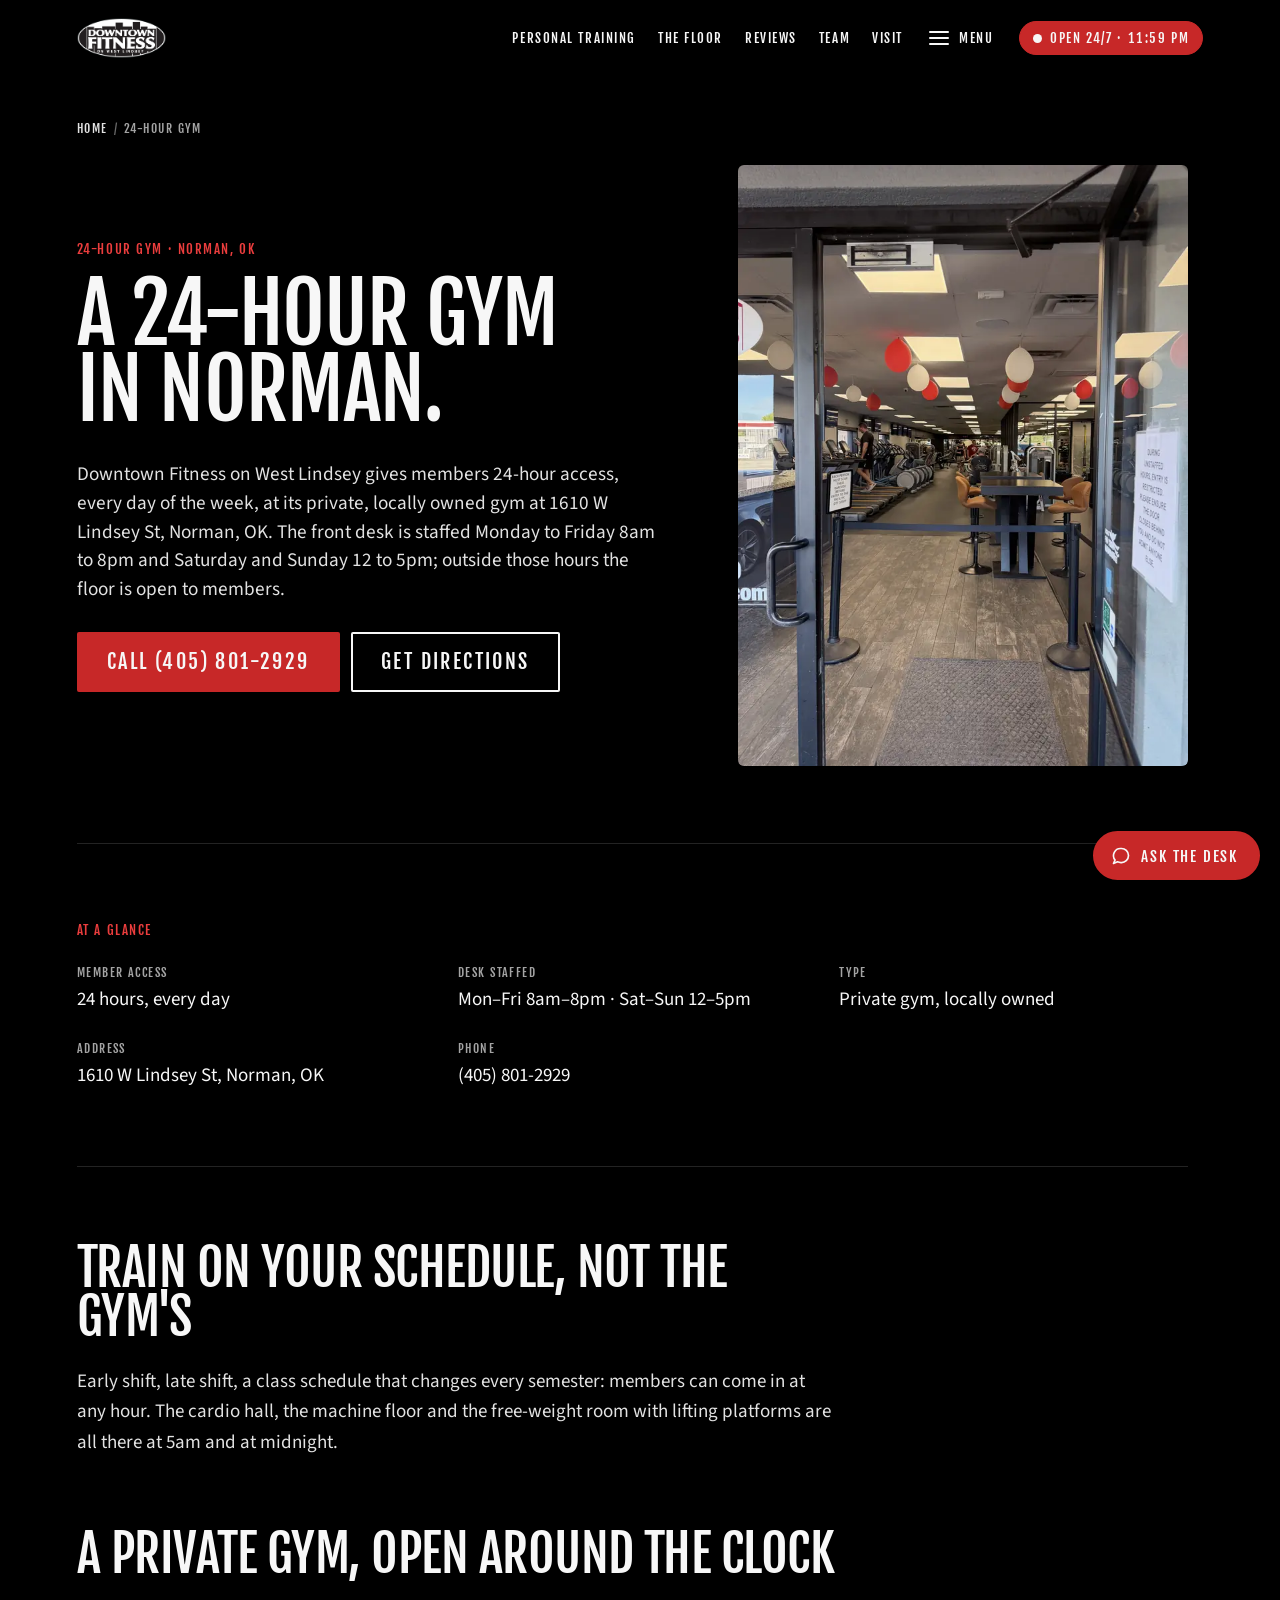
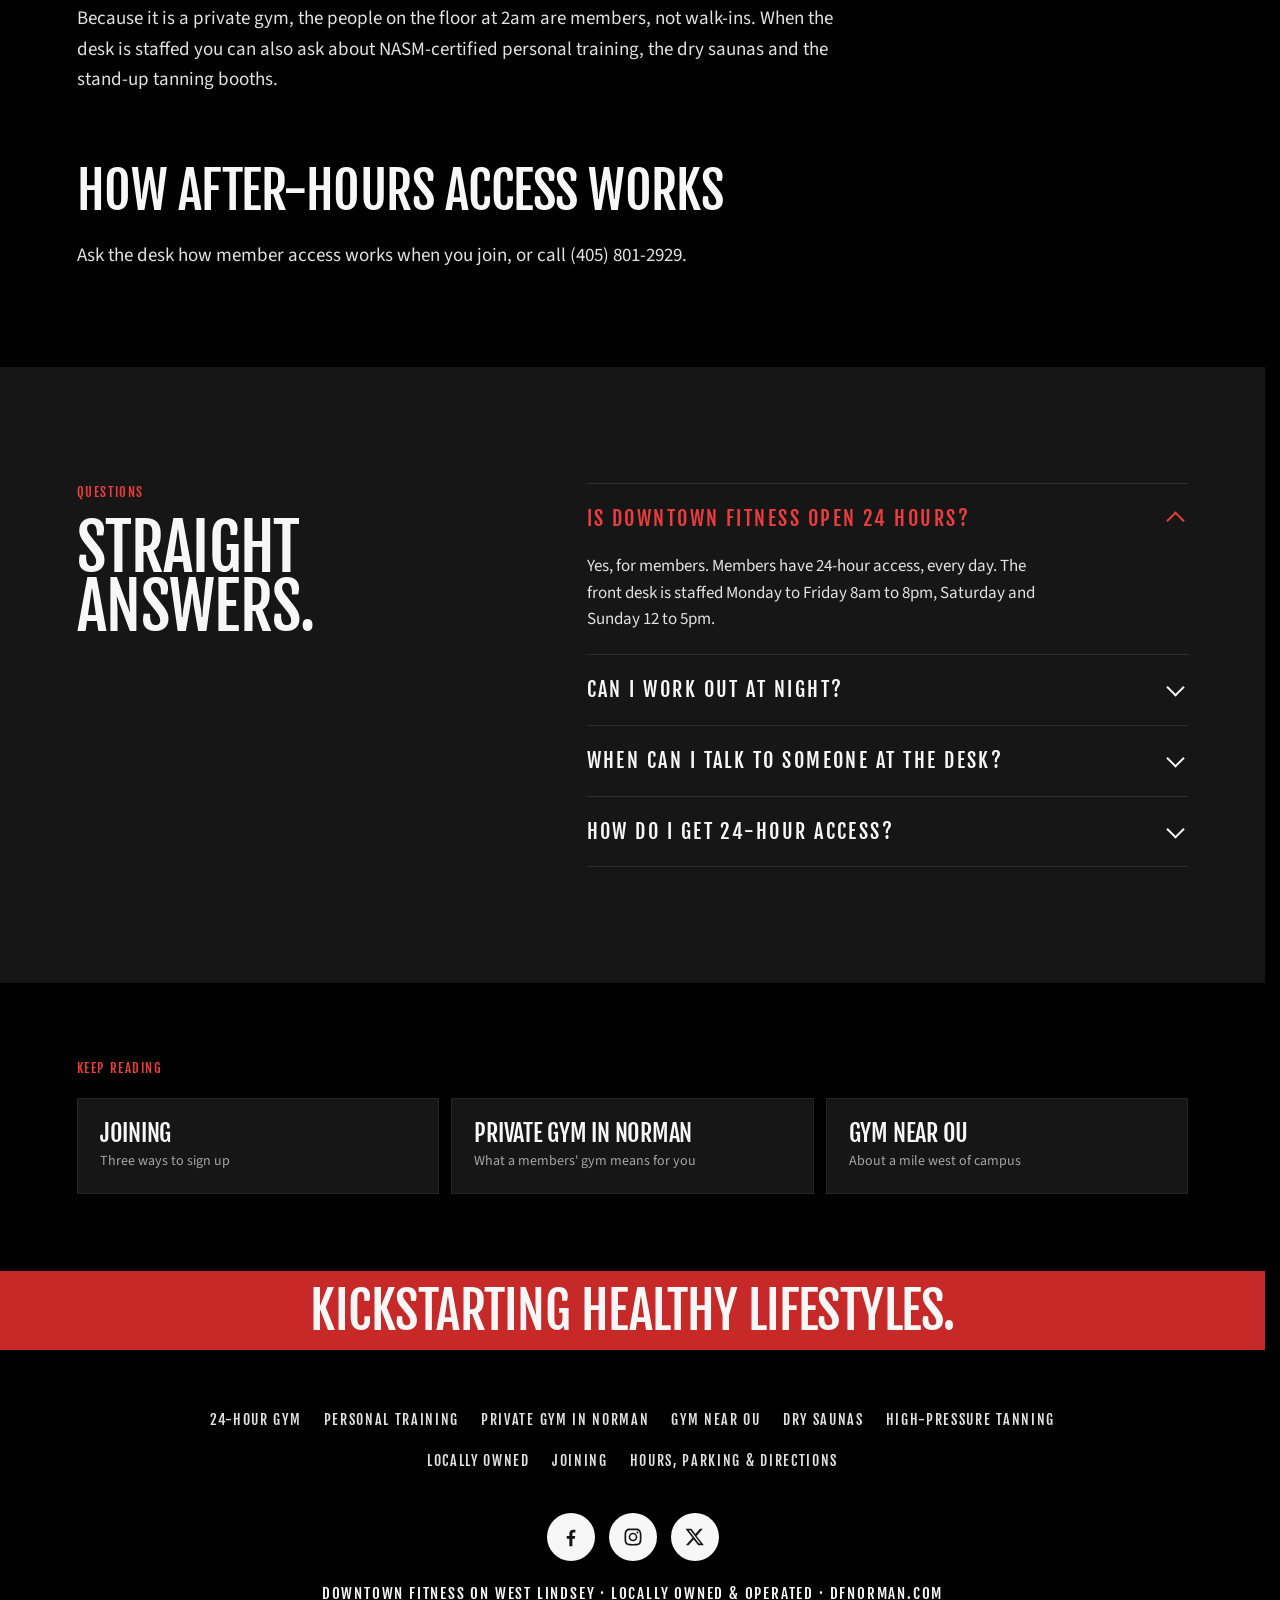
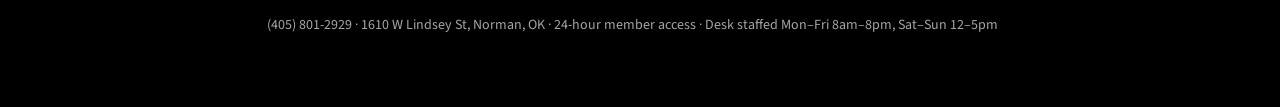
==== 24-hour-gym-norman/index.html @ 9cbf5507 "24-hour member access, NASM-certified trainers, stand-up tanning booth photos, and a ninth page: 24-" ====
<!doctype html>
<html lang="en" class="no-js">
<head>
<meta charset="utf-8">
<meta name="viewport" content="width=device-width, initial-scale=1, viewport-fit=cover">
<title>24-Hour Gym in Norman, OK · Downtown Fitness on West Lindsey</title>
<meta name="description" content="A 24-hour private gym in Norman, OK. Members train any hour of any day at 1610 W Lindsey St; the desk is staffed Mon–Fri 8am–8pm and Sat–Sun 12–5pm.">
<meta name="theme-color" content="#000000">
<meta name="robots" content="index, follow, max-image-preview:large">
<link rel="canonical" href="https://stationonemain-source.github.io/downtown-fitness/24-hour-gym-norman/">
<link rel="icon" href="data:image/svg+xml,%3Csvg xmlns='http://www.w3.org/2000/svg' viewBox='0 0 64 64'%3E%3Crect width='64' height='64' rx='8' fill='%23000'/%3E%3Cellipse cx='32' cy='32' rx='27' ry='16' fill='none' stroke='%23F7F7F7' stroke-width='3'/%3E%3Ctext x='32' y='30' font-family='Impact,Haettenschweiler,Arial Narrow,sans-serif' font-size='15' fill='%23F7F7F7' text-anchor='middle'%3EDT%3C/text%3E%3Ctext x='32' y='43' font-family='Impact,Haettenschweiler,Arial Narrow,sans-serif' font-size='15' fill='%23C72828' text-anchor='middle'%3EFIT%3C/text%3E%3C/svg%3E">
<link rel="apple-touch-icon" href="../img/logo-mark.png?v=20260916d">
<meta property="og:title" content="24-Hour Gym in Norman, OK · Downtown Fitness on West Lindsey">
<meta property="og:description" content="A 24-hour private gym in Norman, OK. Members train any hour of any day at 1610 W Lindsey St; the desk is staffed Mon–Fri 8am–8pm and Sat–Sun 12–5pm.">
<meta property="og:image" content="https://stationonemain-source.github.io/downtown-fitness/img/doorway-1600.webp">
<meta property="og:url" content="https://stationonemain-source.github.io/downtown-fitness/24-hour-gym-norman/">
<meta property="og:type" content="website">
<meta property="og:site_name" content="Downtown Fitness on West Lindsey">
<meta name="twitter:card" content="summary_large_image">
<script>document.documentElement.className = 'js' + (matchMedia('(prefers-reduced-motion: reduce)').matches ? ' static' : '');</script>
<link rel="preconnect" href="https://fonts.googleapis.com">
<link rel="preconnect" href="https://fonts.gstatic.com" crossorigin>
<link rel="stylesheet" href="https://fonts.googleapis.com/css2?family=Fjalla+One&family=Source+Sans+Pro:wght@400;600&display=swap">
<link rel="stylesheet" href="../css/site.css?v=20260916d">
<script type="application/ld+json">
{
  "@context": "https://schema.org",
  "@type": "WebPage",
  "@id": "https://stationonemain-source.github.io/downtown-fitness/24-hour-gym-norman/",
  "url": "https://stationonemain-source.github.io/downtown-fitness/24-hour-gym-norman/",
  "name": "24-Hour Gym in Norman, OK · Downtown Fitness on West Lindsey",
  "description": "A 24-hour private gym in Norman, OK. Members train any hour of any day at 1610 W Lindsey St; the desk is staffed Mon–Fri 8am–8pm and Sat–Sun 12–5pm.",
  "inLanguage": "en-US",
  "isPartOf": {
    "@type": "WebSite",
    "url": "https://stationonemain-source.github.io/downtown-fitness/",
    "name": "Downtown Fitness on West Lindsey"
  },
  "about": {
    "@id": "https://stationonemain-source.github.io/downtown-fitness/#gym"
  },
  "dateModified": "2026-09-16",
  "breadcrumb": {
    "@type": "BreadcrumbList",
    "itemListElement": [
      {
        "@type": "ListItem",
        "position": 1,
        "name": "Home",
        "item": "https://stationonemain-source.github.io/downtown-fitness/"
      },
      {
        "@type": "ListItem",
        "position": 2,
        "name": "24-hour gym",
        "item": "https://stationonemain-source.github.io/downtown-fitness/24-hour-gym-norman/"
      }
    ]
  }
}
</script>
<script type="application/ld+json">
{
  "@context": "https://schema.org",
  "@type": "FAQPage",
  "@id": "https://stationonemain-source.github.io/downtown-fitness/24-hour-gym-norman/#faq",
  "mainEntity": [
    {
      "@type": "Question",
      "name": "Is Downtown Fitness open 24 hours?",
      "acceptedAnswer": {
        "@type": "Answer",
        "text": "Yes, for members. Members have 24-hour access, every day. The front desk is staffed Monday to Friday 8am to 8pm, Saturday and Sunday 12 to 5pm."
      }
    },
    {
      "@type": "Question",
      "name": "Can I work out at night?",
      "acceptedAnswer": {
        "@type": "Answer",
        "text": "Yes. Members can train at any hour, every day of the week."
      }
    },
    {
      "@type": "Question",
      "name": "When can I talk to someone at the desk?",
      "acceptedAnswer": {
        "@type": "Answer",
        "text": "Monday to Friday 8am to 8pm, Saturday and Sunday 12 to 5pm, or call (405) 801-2929."
      }
    },
    {
      "@type": "Question",
      "name": "How do I get 24-hour access?",
      "acceptedAnswer": {
        "@type": "Answer",
        "text": "Join as a member. Come in while the desk is staffed or call (405) 801-2929."
      }
    }
  ]
}
</script>
</head>
<body class="subpage">
<a class="skip" href="#main">Skip to content</a>

<header class="chrome past" data-zone="in" id="chrome">
  <a class="wordmark" href="../#top" aria-label="Downtown Fitness on West Lindsey — top of page">
    <img src="../img/logo-mark.png?v=20260916d" width="225" height="101" alt="" decoding="async" fetchpriority="high">
  </a>
  <nav class="nav" aria-label="Site">
    <a href="../#training">Personal training</a>
    <a href="../#floor">The floor</a>
    <a href="../#reviews">Reviews</a>
    <a href="../#team">Team</a>
    <a href="../#visit">Visit</a>
    <button class="nav-toggle" id="navToggle" type="button" aria-expanded="false" aria-controls="sidenav">
      <span class="nav-bars" aria-hidden="true"><i></i><i></i><i></i></span>
      <span class="nav-toggle-t">Menu</span>
    </button>
    <a class="pill cta" href="../#visit">
      <span class="pill-dot" aria-hidden="true"></span>
      <span class="status-word">Desk hours</span><span class="pill-sep" aria-hidden="true"> · </span><span class="clock" aria-live="off">&nbsp;</span>
    </a>
  </nav>
</header>

<div class="nav-scrim" id="navScrim" hidden></div>
<nav class="sidenav" id="sidenav" aria-label="Sections and contact">
  <div class="sidenav-in">
    <div class="sidenav-top">
      <span class="sidenav-eyebrow">Downtown Fitness on West Lindsey</span>
      <button class="sidenav-close" type="button" aria-label="Close the menu">
        <svg viewBox="0 0 24 24" aria-hidden="true"><path fill="none" stroke="currentColor" stroke-width="2.2" stroke-linecap="round" d="M5 5l14 14M19 5L5 19"/></svg>
      </button>
    </div>

    <ul class="sidenav-list">
        <li><a href="../#training"><span class="sn-i">01</span><span>Personal training</span></a></li>
        <li><a href="../#floor"><span class="sn-i">02</span><span>The floor</span></a></li>
        <li><a href="../#reviews"><span class="sn-i">03</span><span>Reviews</span></a></li>
        <li><a href="../#team"><span class="sn-i">04</span><span>Our team</span></a></li>
        <li><a href="../#owner"><span class="sn-i">05</span><span>The owner</span></a></li>
        <li><a href="../#faq"><span class="sn-i">06</span><span>Questions</span></a></li>
        <li><a href="../#visit"><span class="sn-i">07</span><span>Visit</span></a></li>
    </ul>

    <ul class="sidenav-more" aria-label="More pages">
        <li><a href="../24-hour-gym-norman/">24-hour gym</a></li>
        <li><a href="../personal-training/">Personal training</a></li>
        <li><a href="../private-gym-norman/">Private gym in Norman</a></li>
        <li><a href="../gym-near-ou/">Gym near OU</a></li>
        <li><a href="../sauna/">Dry saunas</a></li>
        <li><a href="../tanning/">High-pressure tanning</a></li>
        <li><a href="../locally-owned/">Locally owned</a></li>
        <li><a href="../join/">Joining</a></li>
        <li><a href="../hours-directions/">Hours, parking & directions</a></li>
    </ul>

    <div class="sidenav-foot">
      <a class="sidenav-call" href="tel:4058012929" data-track="call_sidenav">
        <span class="sn-lbl">Call the desk</span>
        <span class="sn-num">(405) 801-2929</span>
      </a>
      <a class="sidenav-line" href="https://www.google.com/maps/dir/?api=1&amp;destination=1610+W+Lindsey+St,+Norman,+OK" rel="noopener" target="_blank">
        <span class="sn-lbl">Directions</span>
        <span>1610 W Lindsey St, Norman, OK</span>
      </a>
      <p class="sidenav-hours"><span class="sn-lbl">Members</span>24-hour access, every day</p>
      <p class="sidenav-hours"><span class="sn-lbl">Desk staffed</span>Mon&ndash;Fri 8am&ndash;8pm<br>Sat&ndash;Sun 12&ndash;5pm<br><span class="js-only desk-now"></span></p>
      <ul class="sidenav-social">
        <li><a href="https://www.facebook.com/downtownfitnessonwestlindsey" rel="noopener" target="_blank" aria-label="Downtown Fitness on Facebook"><svg viewBox="0 0 24 24" aria-hidden="true"><path fill="currentColor" d="M13.5 22v-8h2.7l.4-3.2h-3.1V8.8c0-.9.3-1.6 1.6-1.6h1.7V4.3c-.3 0-1.3-.1-2.5-.1-2.5 0-4.1 1.5-4.1 4.2v2.4H7.4V14h2.8v8h3.3z"/></svg></a></li>
        <li><a href="https://www.instagram.com/downtownfitnessnorman/" rel="noopener" target="_blank" aria-label="Downtown Fitness on Instagram"><svg viewBox="0 0 24 24" aria-hidden="true"><path fill="currentColor" d="M12 7.3a4.7 4.7 0 1 0 0 9.4 4.7 4.7 0 0 0 0-9.4zm0 7.7a3 3 0 1 1 0-6 3 3 0 0 1 0 6zm6-7.9a1.1 1.1 0 1 1-2.2 0 1.1 1.1 0 0 1 2.2 0zM21 8.2c-.1-1.5-.4-2.8-1.5-3.9S17.3 2.9 15.8 2.8c-1.5-.1-6.1-.1-7.6 0-1.5.1-2.8.4-3.9 1.5S2.9 6.7 2.8 8.2c-.1 1.5-.1 6.1 0 7.6.1 1.5.4 2.8 1.5 3.9s2.4 1.4 3.9 1.5c1.5.1 6.1.1 7.6 0 1.5-.1 2.8-.4 3.9-1.5s1.4-2.4 1.5-3.9c.1-1.5.1-6.1 0-7.6zm-2 9.2a3 3 0 0 1-1.7 1.7c-1.2.5-4 .4-5.3.4s-4.1.1-5.3-.4a3 3 0 0 1-1.7-1.7c-.5-1.2-.4-4-.4-5.3s-.1-4.1.4-5.3A3 3 0 0 1 6.7 5c1.2-.5 4-.4 5.3-.4s4.1-.1 5.3.4A3 3 0 0 1 19 6.7c.5 1.2.4 4 .4 5.3s.1 4.1-.4 5.3z"/></svg></a></li>
        <li><a href="https://www.twitter.com/dfnorman" rel="noopener" target="_blank" aria-label="Downtown Fitness on X, formerly Twitter"><svg viewBox="0 0 24 24" aria-hidden="true"><path fill="currentColor" d="M17.5 3h3l-6.8 7.8L21.7 21h-6.2l-4.9-6.4L5 21H2l7.3-8.3L1.6 3h6.4l4.4 5.8L17.5 3zm-1.1 16.2h1.7L7 4.7H5.2l11.2 14.5z"/></svg></a></li>
      </ul>
    </div>
  </div>
</nav>

<main id="main" class="pg">
  <nav class="pg-crumbs" aria-label="Breadcrumb"><ol><li><a href="../">Home</a></li><li aria-current="page">24-hour gym</li></ol></nav>

  <header class="pg-hero has-photo">
    <div class="pg-hero-copy">
      <p class="kicker">24-hour gym · Norman, OK</p>
      <h1>A 24-hour gym in Norman.</h1>
      <p class="pg-lede">Downtown Fitness on West Lindsey gives members 24-hour access, every day of the week, at its private, locally owned gym at 1610 W Lindsey St, Norman, OK. The front desk is staffed Monday to Friday 8am to 8pm and Saturday and Sunday 12 to 5pm; outside those hours the floor is open to members.</p>
      <p class="pg-cta"><a class="btn btn-red btn-xl" href="tel:4058012929" data-track="call_24-hour-gym-norman">Call (405) 801-2929</a><a class="btn btn-outline-cream btn-xl" href="https://www.google.com/maps/dir/?api=1&amp;destination=1610+W+Lindsey+St,+Norman,+OK" rel="noopener" target="_blank">Get directions</a></p>
    </div>
  <figure class="pg-photo"><img src="../img/doorway-900.webp?v=20260916d" srcset="../img/doorway-900.webp?v=20260916d 900w, ../img/doorway-1600.webp?v=20260916d 1600w" sizes="(max-width: 900px) 100vw, 44vw" width="675" height="900" alt="Looking in from the sidewalk through the propped-open door" decoding="async" fetchpriority="high"></figure>
  </header>

  <section class="pg-facts" aria-labelledby="facts-h">
    <h2 id="facts-h" class="kicker">At a glance</h2>
    <dl class="facts">
      <div><dt>Member access</dt><dd>24 hours, every day</dd></div>
      <div><dt>Desk staffed</dt><dd>Mon–Fri 8am–8pm · Sat–Sun 12–5pm</dd></div>
      <div><dt>Type</dt><dd>Private gym, locally owned</dd></div>
      <div><dt>Address</dt><dd>1610 W Lindsey St, Norman, OK</dd></div>
      <div><dt>Phone</dt><dd>(405) 801-2929</dd></div>
    </dl>
  </section>

  <section class="pg-body">
    <h2>Train on your schedule, not the gym&#x27;s</h2>
    <p>Early shift, late shift, a class schedule that changes every semester: members can come in at any hour. The cardio hall, the machine floor and the free-weight room with lifting platforms are all there at 5am and at midnight.</p>
    <h2>A private gym, open around the clock</h2>
    <p>Because it is a private gym, the people on the floor at 2am are members, not walk-ins. When the desk is staffed you can also ask about NASM-certified personal training, the dry saunas and the stand-up tanning booths.</p>
    <h2>How after-hours access works</h2>
    <p>Ask the desk how member access works when you join, or call (405) 801-2929.</p>
  </section>

  <section class="faq pg-faq" aria-labelledby="faq-h">
    <div class="faq-head">
      <p class="kicker">Questions</p>
      <h2 id="faq-h">Straight answers.</h2>
    </div>
    <div class="faq-list">
      <details class="faq-item" open>
        <summary>Is Downtown Fitness open 24 hours?</summary>
        <p>Yes, for members. Members have 24-hour access, every day. The front desk is staffed Monday to Friday 8am to 8pm, Saturday and Sunday 12 to 5pm.</p>
      </details>
      <details class="faq-item">
        <summary>Can I work out at night?</summary>
        <p>Yes. Members can train at any hour, every day of the week.</p>
      </details>
      <details class="faq-item">
        <summary>When can I talk to someone at the desk?</summary>
        <p>Monday to Friday 8am to 8pm, Saturday and Sunday 12 to 5pm, or call (405) 801-2929.</p>
      </details>
      <details class="faq-item">
        <summary>How do I get 24-hour access?</summary>
        <p>Join as a member. Come in while the desk is staffed or call (405) 801-2929.</p>
      </details>
    </div>
  </section>

  <nav class="pg-rel" aria-labelledby="rel-h">
    <h2 id="rel-h" class="kicker">Keep reading</h2>
    <ul>
      <li><a href="../join/"><span>Joining</span><span class="pg-rel-d">Three ways to sign up</span></a></li>
      <li><a href="../private-gym-norman/"><span>Private gym in Norman</span><span class="pg-rel-d">What a members&#x27; gym means for you</span></a></li>
      <li><a href="../gym-near-ou/"><span>Gym near OU</span><span class="pg-rel-d">About a mile west of campus</span></a></li>
    </ul>
  </nav>
</main>

<footer class="foot">
  <div class="marq-wrap" aria-hidden="true">
    <div class="marq"><span>Kickstarting healthy lifestyles.</span></div>
  </div>
  <div class="foot-inner">
    <nav class="foot-pages" aria-label="More about the gym">
    <ul>
      <li><a href="../24-hour-gym-norman/">24-hour gym</a></li>
      <li><a href="../personal-training/">Personal training</a></li>
      <li><a href="../private-gym-norman/">Private gym in Norman</a></li>
      <li><a href="../gym-near-ou/">Gym near OU</a></li>
      <li><a href="../sauna/">Dry saunas</a></li>
      <li><a href="../tanning/">High-pressure tanning</a></li>
      <li><a href="../locally-owned/">Locally owned</a></li>
      <li><a href="../join/">Joining</a></li>
      <li><a href="../hours-directions/">Hours, parking & directions</a></li>
    </ul>
    </nav>
    <ul class="social" aria-label="Downtown Fitness on social media">
      <li><a href="https://www.facebook.com/downtownfitnessonwestlindsey" rel="noopener" target="_blank" aria-label="Downtown Fitness on Facebook">
        <svg viewBox="0 0 24 24" aria-hidden="true"><path fill="currentColor" d="M13.5 22v-8h2.7l.4-3.2h-3.1V8.8c0-.9.3-1.6 1.6-1.6h1.7V4.3c-.3 0-1.3-.1-2.5-.1-2.5 0-4.1 1.5-4.1 4.2v2.4H7.4V14h2.8v8h3.3z"/></svg></a></li>
      <li><a href="https://www.instagram.com/downtownfitnessnorman/" rel="noopener" target="_blank" aria-label="Downtown Fitness on Instagram">
        <svg viewBox="0 0 24 24" aria-hidden="true"><path fill="currentColor" d="M12 7.3a4.7 4.7 0 1 0 0 9.4 4.7 4.7 0 0 0 0-9.4zm0 7.7a3 3 0 1 1 0-6 3 3 0 0 1 0 6zm6-7.9a1.1 1.1 0 1 1-2.2 0 1.1 1.1 0 0 1 2.2 0zM21 8.2c-.1-1.5-.4-2.8-1.5-3.9S17.3 2.9 15.8 2.8c-1.5-.1-6.1-.1-7.6 0-1.5.1-2.8.4-3.9 1.5S2.9 6.7 2.8 8.2c-.1 1.5-.1 6.1 0 7.6.1 1.5.4 2.8 1.5 3.9s2.4 1.4 3.9 1.5c1.5.1 6.1.1 7.6 0 1.5-.1 2.8-.4 3.9-1.5s1.4-2.4 1.5-3.9c.1-1.5.1-6.1 0-7.6zm-2 9.2a3 3 0 0 1-1.7 1.7c-1.2.5-4 .4-5.3.4s-4.1.1-5.3-.4a3 3 0 0 1-1.7-1.7c-.5-1.2-.4-4-.4-5.3s-.1-4.1.4-5.3A3 3 0 0 1 6.7 5c1.2-.5 4-.4 5.3-.4s4.1-.1 5.3.4A3 3 0 0 1 19 6.7c.5 1.2.4 4 .4 5.3s.1 4.1-.4 5.3z"/></svg></a></li>
      <li><a href="https://www.twitter.com/dfnorman" rel="noopener" target="_blank" aria-label="Downtown Fitness on X, formerly Twitter">
        <svg viewBox="0 0 24 24" aria-hidden="true"><path fill="currentColor" d="M17.5 3h3l-6.8 7.8L21.7 21h-6.2l-4.9-6.4L5 21H2l7.3-8.3L1.6 3h6.4l4.4 5.8L17.5 3zm-1.1 16.2h1.7L7 4.7H5.2l11.2 14.5z"/></svg></a></li>
    </ul>
    <p class="foot-line">Downtown Fitness on West Lindsey <span aria-hidden="true">·</span> Locally owned &amp; operated <span aria-hidden="true">·</span> <a href="https://dfnorman.com" rel="noopener">dfnorman.com</a></p>
    <p class="foot-sub"><a href="tel:4058012929" data-track="call_footer">(405) 801-2929</a> <span aria-hidden="true">·</span> 1610 W Lindsey St, Norman, OK <span aria-hidden="true">·</span> 24-hour member access <span aria-hidden="true">·</span> Desk staffed Mon&ndash;Fri 8am&ndash;8pm, Sat&ndash;Sun 12&ndash;5pm</p>
  </div>
</footer>

<aside class="desk" id="desk" aria-label="Ask the desk">
  <button class="desk-btn" type="button" aria-expanded="false" aria-controls="desk-panel" aria-label="Ask the desk">
    <span class="desk-ico" aria-hidden="true">
      <svg viewBox="0 0 24 24" fill="none" stroke="currentColor" stroke-width="2" stroke-linecap="round" stroke-linejoin="round"><path d="M21 11.5a8.4 8.4 0 0 1-9 8.4 9.9 9.9 0 0 1-4.2-.9L3 21l1.9-4.3A8.4 8.4 0 0 1 12 3a8.4 8.4 0 0 1 9 8.5z"/></svg>
    </span>
    <span class="desk-btn-txt">Ask the desk</span>
  </button>

  <div class="desk-panel" id="desk-panel" role="dialog" aria-label="Ask the desk at Downtown Fitness" hidden>
    <div class="desk-head">
      <img src="../img/logo-mark.png?v=20260916d" width="225" height="101" alt="Downtown Fitness" class="desk-logo">
      <button class="desk-close" type="button" aria-label="Close">&times;</button>
    </div>
    <p class="desk-sub">An assistant, not a person. A real one is on
      <a href="tel:4058012929">(405) 801-2929</a>.</p>

    <div class="desk-log" role="log" aria-live="polite" aria-label="Conversation"></div>

    <div class="desk-chips">
      <button class="desk-chip" type="button">Are you open 24 hours?</button>
      <button class="desk-chip" type="button">What's on the floor?</button>
      <button class="desk-chip" type="button">Tell me about personal training</button>
    </div>

    <form class="desk-form">
      <label class="sr-only" for="desk-input">Your message</label>
      <input class="desk-input" id="desk-input" type="text" autocomplete="off"
             placeholder="Ask about hours, the floor, training&hellip;">
      <button class="desk-send" type="submit" aria-label="Send">
        <svg viewBox="0 0 24 24" fill="none" stroke="currentColor" stroke-width="2" stroke-linecap="round" stroke-linejoin="round" aria-hidden="true"><path d="M5 12h14M13 6l6 6-6 6"/></svg>
      </button>
    </form>
  </div>
</aside>

<script defer src="../js/page.js?v=20260916d"></script>
<script defer src="../js/nav.js?v=20260916d"></script>
<script defer src="../js/chat.js?v=20260916d"></script>
</body>
</html>
---- css/site.css ----
/* ============================================================
   Downtown Fitness — "COME ON IN"
   Fjalla One does all display, always caps. Source Sans Pro for
   every sub-line and body. Red enters at the door, not before.
   ============================================================ */

:root {
  --black: #000000;
  --ink: #161616;
  --red: #C72828;
  --red-hot: #EB3D3D;
  --g1: #A4A4A4;
  --g2: #E2E2E2;
  --cream: #F7F7F7;
  --display: 'Fjalla One', 'Arial Narrow', 'Helvetica Neue Condensed', Impact, 'Helvetica Neue', Arial, sans-serif;
  --body: 'Source Sans Pro', 'Source Sans 3', 'Segoe UI', Roboto, 'Helvetica Neue', Arial, sans-serif;
  --gutter: clamp(24px, 6vw, 96px);
  /* Display ramp, x1.32. Every headline picks a step; no bespoke clamps.
     Red rule: --red is a GROUND and dim stroke (planes, fills, watermark stroke).
     --red-hot is INK ON DARK and the lit state — small type on #0A0A0A needs 4.5:1,
     and #C72828 gives 3.55:1 while #EB3D3D gives 5.06:1. */
  --d1: clamp(26px, 3vw, 40px);
  --d2: clamp(32px, 4vw, 56px);
  --d3: clamp(34px, 5vw, 76px);
  --d4: clamp(38px, 6.4vw, 100px);
  --d5: clamp(40px, 8vw, 132px);
  --d6: clamp(44px, 9.4vw, 168px);
  --track-small: 0.12em;
  --track-large: -0.01em;
}

* { box-sizing: border-box; }
html { scroll-behavior: auto; -webkit-text-size-adjust: 100%; }
body {
  margin: 0;
  background: var(--black);
  color: var(--cream);
  font-family: var(--body);
  font-size: 18px;
  line-height: 1.45;
  overflow-x: hidden;
}
img { max-width: 100%; height: auto; display: block; }
a { color: inherit; }
h1, h2, h3 { margin: 0; font-weight: 400; }

.sr-only { position: absolute; width: 1px; height: 1px; overflow: hidden; clip: rect(0 0 0 0); white-space: nowrap; }
.skip { position: absolute; left: var(--gutter); top: -60px; z-index: 50; padding: 10px 14px; background: var(--red); color: var(--cream); font-family: var(--display); text-transform: uppercase; letter-spacing: var(--track-small); text-decoration: none; }
.skip:focus { top: 12px; outline: 3px solid var(--cream); }

/* Focus states: visible everywhere, never removed */
:focus-visible { outline: 3px solid var(--red-hot); outline-offset: 3px; }

/* JS / no-JS gates */
.no-js .js-only { display: none !important; }
.js .no-js-only { display: none !important; }
/* WE'RE OPEN flag (film.js CONFIG.WE_ARE_OPEN). html.closed shows the closed line instead. */
.closed-line { display: none; }
.closed .closed-line { display: inline; }
.closed .open-line { display: none; }

/* ------------------------------------------------------------
   Display type
   ------------------------------------------------------------ */
.beat h2, .lid-band h2, .room h3, .specials h2, .reviews h2, .visit h2, .sheet h2 {
  font-family: var(--display);
  font-weight: 400;
  text-transform: uppercase;
  letter-spacing: var(--track-large);
  line-height: 0.92;
}

/* Buttons */
.btn {
  display: inline-block;
  font-family: var(--display);
  font-size: 18px;
  text-transform: uppercase;
  letter-spacing: var(--track-small);
  line-height: 1;
  padding: 18px 28px;
  text-decoration: none;
  border: 2px solid transparent;
  border-radius: 2px;
  cursor: pointer;
  transition: transform .15s ease, background-color .2s ease, color .2s ease;
}
.btn:active { transform: translateY(1px); }
.btn-red { background: var(--red); color: var(--cream); border-color: var(--red); }
.btn-red:hover { background: #A61F1F; border-color: #A61F1F; }
.btn-ink { background: var(--ink); color: var(--cream); border-color: var(--ink); }
.btn-ink:hover { background: var(--black); }
.btn-outline-cream { background: transparent; color: var(--cream); border-color: var(--cream); }
.btn-outline-cream:hover { background: var(--cream); color: var(--red); }
.btn-xl { font-size: 26px; padding: 24px 40px; }

/* ------------------------------------------------------------
   CHROME — fixed header
   ------------------------------------------------------------ */
.chrome {
  position: fixed; top: 0; left: 0; right: 0; z-index: 20;
  display: flex; align-items: center; justify-content: space-between; gap: 24px;
  padding: 16px var(--gutter);
  color: var(--cream);                       /* inside: white; also the default when the sampled top strip is dark */
  transition: color .2s ease, background-color .3s ease, opacity .2s ease;
}
.chrome[data-zone="lot"] { opacity: 0; visibility: hidden; }   /* the sign on the building is the logo */
.chrome[data-zone="out"].on-light { color: var(--ink); }        /* pale sky: near-black chrome, no red */
.chrome.past { background: var(--black); color: var(--cream); }  /* below the hero: a black bar under white chrome */
.no-js .chrome { opacity: 1; visibility: visible; background: var(--black); color: var(--cream); }

/* No plate: the mark carries its own white ring, so it reads on black, on ink and
   on a bright video frame alike. A plate reads as a sticker stuck on the page. */
.wordmark { display: inline-flex; align-items: center; text-decoration: none; white-space: nowrap; }
.wordmark:hover { opacity: .85; }

/* The header floats over footage that runs bright (sky) to dark (interior). A permanent
   top scrim gives the mark, the nav and the pill one consistent ground, so none of them
   depends on the luminance sampler having run yet. It lifts once the bar goes solid. */
.chrome::before { content: ''; position: absolute; inset: 0 0 auto 0; height: 210%; z-index: -1;
  background: linear-gradient(to bottom, rgba(0,0,0,.60) 0%, rgba(0,0,0,.26) 58%, rgba(0,0,0,0) 100%);
  pointer-events: none; transition: opacity .3s ease; }
.chrome.past::before { opacity: 0; }

.nav { display: flex; align-items: center; gap: 22px; }
.nav a { font-family: var(--display); font-size: 13px; text-transform: uppercase; letter-spacing: var(--track-small); text-decoration: none; }
.nav a:not(.pill):hover { text-decoration: underline; text-underline-offset: 4px; }

.pill {
  display: inline-flex; align-items: center;
  border: 1.5px solid currentColor; border-radius: 999px;
  padding: 7px 13px 6px;
  background: transparent; color: inherit;
  white-space: nowrap;
  transition: background-color .2s ease, border-color .2s ease, color .2s ease;
}
.pill .clock { font-variant-numeric: tabular-nums; min-width: 5.2ch; }
.pill-sep { margin: 0 .38em; }                  /* flex items trim edge whitespace — space the dot explicitly */
/* Red enters the interface at the door, not before. */
.chrome[data-zone="in"] .pill, .chrome.past .pill, .no-js .pill { background: var(--red); border-color: var(--red); color: var(--cream); }
.closed .pill { background: var(--ink); border-color: var(--ink); color: var(--cream); }

/* ------------------------------------------------------------
   THE HERO — a real video, plays once, holds the last frame
   ------------------------------------------------------------ */
.hero {
  position: relative;
  height: 100vh; height: 100svh;
  overflow: hidden;
  background: var(--ink);                    /* the box behind the poster; the poster if the file is missing */
  contain: strict;
}
.hero-video {
  position: absolute; inset: 0; width: 100%; height: 100%;
  object-fit: cover; object-position: center;   /* 16:9 cover-fit, centre-cropped on portrait */
  background: var(--ink);
}

.band { position: absolute; left: 0; right: 0; opacity: 0; pointer-events: none; will-change: opacity; }
.band-light { bottom: 0; height: 58vh; background: linear-gradient(to top, rgba(247,247,247,.86) 0%, rgba(247,247,247,.62) 38%, rgba(247,247,247,0) 100%); }
.band-dark  { bottom: 0; height: 64vh; background: linear-gradient(to top, rgba(0,0,0,.82) 0%, rgba(0,0,0,.55) 42%, rgba(0,0,0,0) 100%); }
.band-top   { top: 0; height: 24vh; background: linear-gradient(to bottom, rgba(0,0,0,.88) 0%, rgba(0,0,0,.45) 50%, rgba(0,0,0,0) 100%); }

/* Play affordance — only when autoplay is refused */
.play {
  position: absolute; left: 50%; top: 50%; transform: translate(-50%, -50%);
  display: inline-flex; align-items: center; gap: 14px;
  padding: 16px 24px 15px;
  background: var(--cream); color: var(--ink); border: 0; border-radius: 999px;
  font-family: var(--display); font-size: 15px; text-transform: uppercase; letter-spacing: var(--track-small);
  cursor: pointer; z-index: 3;
}
.play[hidden] { display: none; }               /* author display beats the UA [hidden] rule — restate it */
.play-icon { font-size: 13px; color: var(--red); }
.play:hover { background: #fff; }

/* Beats — copy over the video */
.beat {
  position: absolute; left: var(--gutter); right: var(--gutter); bottom: 9vh;
  opacity: 0; pointer-events: none;
  will-change: opacity, transform;
  z-index: 2;
}
.beat h2 { max-width: 12ch; margin: 0 0 .3em; }
.beat p { font-family: var(--body); font-size: 19px; line-height: 1.35; max-width: 32ch; margin: 0; }
.beat-out { color: var(--ink); }
.beat-out h2 { font-size: clamp(44px, 9vw, 150px); }
.beat-in { color: var(--cream); }
.beat-in h2 { font-size: clamp(40px, 8vw, 132px); }
/* Inside, every headline carries the 4px red rule above it — the first red on the page. */
.beat-in h2::before { content: ''; display: block; width: 88px; height: 4px; background: var(--red); margin-bottom: .32em; }
.beat-first h2 { font-size: clamp(64px, 12vw, 210px); }   /* YOU'RE IN. — the largest type on the site */

.beat-lot {
  left: 0; right: 0; bottom: 6vh; text-align: center;
  font-family: var(--display); font-size: 14px; text-transform: uppercase; letter-spacing: var(--track-small);
  color: var(--ink); opacity: 1;                          /* visible before JS: the poster is the first frame */
}

.beat-finale { left: var(--gutter); right: var(--gutter); bottom: 8vh; text-align: center; }
.beat-finale h2 { max-width: none; margin: 0 auto .35em; font-size: clamp(40px, 8.8vw, 150px); }
.beat-finale .clock { display: inline-block; min-width: 6.9ch; text-align: center; }
.beat-finale h2::before { display: none; }
.beat-finale .hot { color: var(--red-hot); font-variant-numeric: tabular-nums; }
.beat-finale .btn { margin: 6px 0 14px; }
.beat-finale .addr { font-size: 14px; max-width: none; opacity: .92; }
.beat-finale .addr a { text-decoration: none; }
.beat-finale .addr a:hover { text-decoration: underline; }

/* Reduced motion / no JS / autoplay refused: the poster + the finale copy on its dark band */
.no-js .beat-lot { display: none; }
.no-js .beat-finale, .no-js .band-dark { opacity: 1 !important; pointer-events: auto; }
.no-js .chrome .pill { background: var(--red); }

/* ------------------------------------------------------------
   AFTER THE HERO
   ------------------------------------------------------------ */
.seam-anchor { position: relative; height: 0; }

.lid-band { background: var(--black); color: var(--cream); padding: 18vh var(--gutter); text-align: center; }
.lid-band h2 { font-size: clamp(34px, 7vw, 120px); }

/* Rooms */
.rooms { background: var(--black); }
.room { position: relative; min-height: 70vh; display: flex; align-items: flex-end; overflow: hidden; }
.room-img img { position: absolute; inset: 0; width: 100%; height: 100%; object-fit: cover; object-position: center; }
/* a full-height solid gradient so the copy block always sits on dark, whatever the still */
.room-img::after { content: ''; position: absolute; inset: 0; background: linear-gradient(to top, rgba(0,0,0,.88) 0%, rgba(0,0,0,.66) 38%, rgba(0,0,0,.22) 70%, rgba(0,0,0,0) 100%); }
.room-copy { position: relative; z-index: 1; padding: 8vh var(--gutter) 8vh; color: var(--cream); max-width: 100%; }
.room-tag { display: block; font-family: var(--display); font-size: 13px; text-transform: uppercase; letter-spacing: var(--track-small); color: var(--cream); margin-bottom: 14px; }
.room h3 { font-size: clamp(36px, 6vw, 104px); }
.room h3::before { content: ''; display: block; width: 88px; height: 4px; background: var(--red-hot); margin-bottom: .32em; }
.room p { font-size: 19px; max-width: 32ch; margin: .6em 0 0; color: var(--g2); }
.room-type { background: var(--ink); min-height: 56vh; }
.room-sauna { background: var(--black); }

.amenities {
  list-style: none; margin: 0; padding: 40px var(--gutter);
  display: flex; flex-wrap: wrap; gap: 10px 28px;
  font-family: var(--display); font-size: 14px; text-transform: uppercase; letter-spacing: var(--track-small); color: var(--g1);
  border-top: 1px solid rgba(255,255,255,.1);
}
.amenities li::before { content: '·'; margin-right: 12px; color: var(--red); }

/* GYM SPECIALS! — the banner's own idiom */
.specials { background: var(--red); color: var(--cream); padding: 12vh var(--gutter) 12vh; }
.specials h2 { font-size: clamp(56px, 12vw, 220px); }
.specials .lead { font-size: 22px; max-width: 34ch; margin: .8em 0 2.4em; }
.offers { display: grid; grid-template-columns: repeat(auto-fit, minmax(280px, 1fr)); gap: 20px; max-width: 1000px; }
.offer { background: rgba(0,0,0,.18); padding: 28px; border-radius: 2px; }
.offer h3 { font-family: var(--display); font-size: 30px; text-transform: uppercase; letter-spacing: var(--track-large); margin: 10px 0 8px; }
.offer p { margin: 0; color: rgba(247,247,247,.92); }
.offer-placeholder { border: 2px dashed rgba(247,247,247,.7); background: transparent; }
.offer-flag { display: inline-block; font-family: var(--display); font-size: 12px; text-transform: uppercase; letter-spacing: var(--track-small); background: var(--cream); color: var(--red); padding: 5px 9px 4px; }
.actions { display: flex; flex-wrap: wrap; gap: 14px; margin-top: 40px; }

/* 4.7★ */
.reviews { background: var(--ink); color: var(--cream); padding: clamp(72px,9vw,132px) var(--gutter); }
.rating { font-family: var(--display); line-height: 1; margin-bottom: 20px; }
.rating-num { font-size: clamp(90px, 16vw, 260px); letter-spacing: -.02em; }
.rating-star { font-size: clamp(40px, 7vw, 120px); color: var(--red-hot); vertical-align: top; margin-left: .06em; }
.reviews h2 { font-size: var(--d4); max-width: 14ch; }
.reviews p { margin-top: 28px; font-size: 19px; }
.text-link { color: var(--cream); text-decoration: underline; text-underline-offset: 5px; text-decoration-thickness: 2px; text-decoration-color: var(--red-hot); }
.text-link:hover { color: var(--red-hot); }

/* VISIT */
.visit { background: var(--cream); color: var(--ink); padding: 12vh var(--gutter); }
.visit-grid { display: grid; grid-template-columns: 1.1fr 1fr; gap: 6vw; align-items: stretch; }
.visit h2 { font-size: var(--d4); }
.visit-lead { font-size: 24px; margin: .6em 0 1.6em; }
.visit address { font-style: normal; font-size: 22px; line-height: 1.35; margin-bottom: 36px; }
.visit address a { display: block; text-decoration: none; }
.visit address a:hover { text-decoration: underline; text-underline-offset: 5px; }
.addr-link { margin-bottom: 14px; }
.tel-link { font-family: var(--display); font-size: 34px; text-transform: uppercase; letter-spacing: var(--track-large); }
.tagline { display: flex; align-items: center; gap: 22px; margin-top: 44px; font-size: 17px; color: #444; }
.badge { width: 150px; height: auto; }
.visit-map { min-height: 380px; background: var(--g2); }
.visit-map iframe { width: 100%; height: 100%; min-height: 380px; border: 0; display: block; }

/* Footer */
.foot { background: var(--black); color: var(--g1); padding: 8vh var(--gutter) 10vh; text-align: center; }
.badge-foot { width: 190px; margin: 0 auto 26px; filter: invert(1); }   /* white badge on black */
.foot-line { font-family: var(--display); font-size: 15px; text-transform: uppercase; letter-spacing: var(--track-small); color: var(--cream); margin: 0 0 10px; }
.foot-line a, .foot-sub a { text-decoration: none; }
.foot-line a:hover, .foot-sub a:hover { text-decoration: underline; text-underline-offset: 4px; }
.foot-sub { font-size: 14px; margin: 0; }

/* Mobile sticky bar (shown after the hero, mobile only) */
.mbar {
  position: fixed; left: 0; right: 0; bottom: 0; z-index: 25;
  display: none; align-items: center; justify-content: space-between; gap: 12px;
  padding: 10px 16px calc(10px + env(safe-area-inset-bottom));
  background: var(--black); color: var(--cream);
  transform: translateY(110%); transition: transform .3s ease;
}
.mbar.show { transform: translateY(0); }
.mbar-status { font-family: var(--display); font-size: 13px; text-transform: uppercase; letter-spacing: var(--track-small); white-space: nowrap; }
.mbar .btn { padding: 14px 20px; font-size: 16px; }

/* The two-button sheet */
.sheet { border: 0; padding: 0; margin: auto auto 0; width: 100%; max-width: 100%; background: transparent; color: var(--ink); }
.sheet::backdrop { background: rgba(0,0,0,.6); }
.sheet-inner { background: var(--cream); padding: 28px 22px calc(22px + env(safe-area-inset-bottom)); border-radius: 16px 16px 0 0; display: grid; gap: 12px; }
.sheet h2 { font-size: 40px; }
.sheet-sub { margin: -4px 0 8px; color: #444; font-size: 16px; }
.sheet .btn { text-align: center; font-size: 20px; padding: 20px; }
.sheet-close { background: none; border: 0; font-family: var(--display); font-size: 14px; text-transform: uppercase; letter-spacing: var(--track-small); color: #444; padding: 12px; cursor: pointer; }
@media (min-width: 769px) { .sheet { max-width: 420px; margin: auto; } .sheet-inner { border-radius: 8px; } }

/* Reveal entrances (GSAP, once) — only when html.motion is set by film.js */
.motion .reveal { opacity: 0; transform: translateY(24px); }

/* ------------------------------------------------------------
   Portrait / mobile — beats laid out separately for the centre-cropped frame
   ------------------------------------------------------------ */
@media (max-width: 768px) {
  body { font-size: 17px; }
  .chrome { padding: 14px 5vw; gap: 12px; }
  .nav { gap: 14px; }
  .nav a:not(.pill) { display: none; }          /* on a phone the pill is the nav */
  .pill { font-size: 12px; padding: 7px 11px 6px; }

  .beat { bottom: 11vh; }
  .beat p { font-size: 17px; max-width: 30ch; }
  .beat-out h2 { font-size: 14vw; max-width: none; }
  .beat-in h2 { font-size: 13vw; max-width: none; }
  .beat-first h2 { font-size: 18vw; }
  .beat-finale h2 { font-size: 12.5vw; }
  .beat-finale { bottom: 9vh; }
  .band-light { height: 62vh; }
  .band-dark { height: 68vh; }

  .room { min-height: 62vh; }
  .room h3 { font-size: 11vw; }
  .visit-grid { grid-template-columns: 1fr; gap: 40px; }
  .visit-map { min-height: 300px; }
  .btn-xl { font-size: 22px; padding: 20px 30px; }
  .mbar { display: flex; }
  .foot { padding-bottom: calc(10vh + 72px); }   /* room for the bar */
}

/* Reduced motion: no transitions to speak of; the hero is the poster + finale copy (film.js) */
@media (prefers-reduced-motion: reduce) {
  .btn, .pill, .chrome, .mbar { transition: none; }
}

/* ============================= THE OPENING (the still push, GPU-only) */
.pre{position:absolute;inset:0;overflow:hidden;background:#161616;opacity:.999} /* .999: the video below stays "visible" to the compositor, so its visible-playback re-init (~360ms) fires under the still, not after the cut */
.pre img{width:100%;height:100%;object-fit:cover;object-position:50% 42%;transform:scale(1);transform-origin:50% 42%;will-change:transform}
.hero-video{transform:translateZ(0)} /* promoted from first paint: no layer promotion stall at the handoff */
.hero.film .pre img{will-change:auto}
.hero.pre-run .pre img{transition:transform 6.8s cubic-bezier(.25,.1,.5,1);transform:scale(1.10)}
.hero.film .pre{opacity:0;transition:opacity .55s ease .05s;pointer-events:none} /* smooth hand-off into the film */
html.static .pre img{transform:none}

/* Below-fold sections raster only when approached: kills the one-time whole-page
   tile storm (~350ms GPU task) that otherwise lands ~1s after the hero cut. */
/* content-visibility removed: the GPU tile storm it guarded against was actually the
   video occlusion re-init (fixed via .pre opacity .999), and auto-sizing was reserving
   wrong heights = scroll jump. Sections raster normally now. */


/* ============================================================
   PHIVE VOLUME, LINDSEY STREET VOICE — 2026-09-06 rebuild
   One claim, one button, the name at fascia size. Flat black,
   signal red, cream. No cards, no icons, no gradients as decoration.
   ============================================================ */

/* Chrome is on from the first paint now (the claim is, too). Pale sky → ink chrome. */
.chrome[data-zone="lot"] { opacity: 1; visibility: visible; }
.chrome[data-zone="lot"].on-light { color: var(--ink); }
.wordmark img { display: block; height: 40px; width: auto; flex: none; max-width: none; }   /* flex + the global max-width:100% collapses an auto-width image to 0 */
.wordmark { align-items: center; }
.pill-dot { width: 9px; height: 9px; border-radius: 50%; background: var(--red-hot); display: inline-block; margin-right: 8px; }
.chrome[data-zone="in"] .pill-dot, .chrome.past .pill-dot { background: var(--cream); }

/* THE CLAIM — static over the hero, on its own solid band (never text-shadow over video). */
.band-claim { bottom: 0; height: 78vh; opacity: 1; background: linear-gradient(to top, rgba(0,0,0,.92) 0%, rgba(0,0,0,.66) 34%, rgba(0,0,0,.28) 62%, rgba(0,0,0,0) 100%); }
.claim {
  position: absolute; left: var(--gutter); right: var(--gutter); bottom: 25vh; z-index: 3;
  color: var(--cream); display: flex; flex-direction: column; gap: 26px; max-width: 1000px;
}
.claim h1 { font-family: var(--display); font-weight: 400; text-transform: uppercase; letter-spacing: var(--track-large); line-height: .92; font-size: var(--d4); margin: 0; text-wrap: balance; }
.claim-actions { display: flex; flex-wrap: wrap; gap: 14px; align-items: center; }
.claim-addr { margin: 0; font-size: 17px; color: var(--g2); }
.claim-addr a { text-decoration: none; }
.claim-addr a:hover { text-decoration: underline; text-underline-offset: 4px; }
.claim-addr .hot { color: var(--red-hot); font-variant-numeric: tabular-nums; }

/* THE NAME — one static line at fascia size, cut by the frame edge the way a sign is. No motion. */
.ticker { position: absolute; left: 0; right: 0; bottom: 2vh; z-index: 2; overflow: hidden; pointer-events: none; }
.ticker-track { display: flex; white-space: nowrap; width: max-content; }
.ticker-track span { font-family: var(--display); text-transform: uppercase; letter-spacing: var(--track-large); line-height: 1; font-size: clamp(48px, 8.5vw, 132px); color: var(--red); padding-left: var(--gutter); }

/* The walk-in ends: the film fades to flat black and the claim sits on a calm ground. */
/* The film settles on the doorway rather than on black: the page keeps a face,
   and the claim keeps its scrim. */
/* The walk stops at the end of the cardio aisle and the page returns to the front
   of the building: the SAME storefront plate it opened on, still pushed in. No new
   asset, and the hero reads as a round trip rather than a dead end. */
.hero.done .hero-video { opacity: 0; transition: opacity 1.6s ease; }
.hero.done .pre { opacity: 1; transition: opacity 1.6s ease; }

/* ---- quiet motion. Everything here is small, once, and off under reduced motion. ---- */
@media (prefers-reduced-motion: no-preference) {
  [data-rise] { opacity: 0; transform: translate3d(0, 14px, 0);
    transition: opacity .7s ease, transform .7s cubic-bezier(.22,.61,.36,1); }
  [data-rise].risen { opacity: 1; transform: none; }
  .pill-dot { animation: breathe 2.8s ease-in-out infinite; }
  @keyframes breathe { 0%,100% { opacity: 1; transform: scale(1); } 50% { opacity: .55; transform: scale(.82); } }
}
.no-js [data-rise] { opacity: 1; transform: none; }

/* the nav underline grows from the left */
.nav a:not(.pill) { position: relative; }
.nav a:not(.pill)::after { content: ''; position: absolute; left: 0; right: 0; bottom: -6px; height: 1px;
  background: currentColor; transform: scaleX(0); transform-origin: left; transition: transform .3s ease; }
.nav a:not(.pill):hover::after, .nav a:not(.pill):focus-visible::after { transform: scaleX(1); }

/* the strip lifts the frame you are looking at, instead of scaling it out of its box */
.strip img { filter: brightness(.86); transition: filter .45s ease; }
.strip img:hover { filter: brightness(1.02); }

/* roll call: the row you point at steps toward you */
.roll-row { transition: transform .35s cubic-bezier(.22,.61,.36,1), border-color .35s ease; }
.roll-row:hover { transform: translateX(8px); border-top-color: #4A4A4A; }
.roll-row .roll-no { transition: color .35s ease; }
.roll-row:hover .roll-no { color: var(--red-hot); }

/* buttons lift a little on hover */
.btn { will-change: transform; }
.btn:hover { transform: translateY(-2px); }
.btn:active { transform: translateY(1px); }

/* ---- ASK THE DESK — the assistant panel ---- */
.desk { position: fixed; right: 20px; bottom: 20px; z-index: 40; display: flex;
  flex-direction: column; align-items: flex-end; gap: 12px; }
.desk-btn { display: inline-flex; align-items: center; gap: 10px; cursor: pointer;
  font-family: var(--display); font-size: 15px; text-transform: uppercase; letter-spacing: var(--track-small);
  color: var(--cream); background: var(--red); border: 2px solid var(--red); border-radius: 999px;
  padding: 13px 20px 12px 16px; box-shadow: 0 10px 30px rgba(0,0,0,.45);
  transition: background-color .25s ease, transform .25s ease; }
.desk-btn:hover { background: #A61F1F; border-color: #A61F1F; transform: translateY(-2px); }
.desk-ico { display: grid; place-items: center; width: 20px; height: 20px; }
.desk-ico svg { width: 20px; height: 20px; }
.desk.is-open .desk-btn-txt { display: none; }
.desk.is-open .desk-btn { padding: 13px 16px 12px; }

.desk-panel { width: min(370px, calc(100vw - 40px)); background: var(--ink); color: var(--cream);
  border: 1px solid #2E2E2E; border-radius: 6px; padding: 16px 16px 14px;
  box-shadow: 0 24px 70px rgba(0,0,0,.65); order: -1; display: flex; flex-direction: column; gap: 10px; }
.desk-panel[hidden] { display: none; }
.desk-head { display: flex; align-items: flex-start; justify-content: space-between; gap: 12px; }
.desk-logo { height: 32px; width: auto; max-width: none; }
.desk-close { background: none; border: 0; color: var(--g1); font-size: 26px; line-height: 1;
  cursor: pointer; padding: 0 4px; }
.desk-close:hover { color: var(--cream); }
.desk-sub { margin: 0; font-size: 13px; line-height: 1.4; color: var(--g1); }
.desk-sub a { color: var(--red-hot); }

.desk-log { display: flex; flex-direction: column; gap: 8px; max-height: 46vh; overflow-y: auto;
  padding: 6px 2px; scrollbar-width: thin; }
.desk-msg { max-width: 86%; padding: 10px 13px; border-radius: 12px; font-size: 15px; line-height: 1.45;
  white-space: pre-wrap; animation: deskin .28s ease both; }
@keyframes deskin { from { opacity: 0; transform: translateY(6px); } to { opacity: 1; transform: none; } }
@media (prefers-reduced-motion: reduce) { .desk-msg { animation: none; } }
.desk-bot { align-self: flex-start; background: #242424; border-bottom-left-radius: 3px; }
.desk-you { align-self: flex-end; background: var(--red); color: var(--cream); border-bottom-right-radius: 3px; }
.desk-msg.is-thinking { color: var(--g1); font-style: italic; }
.desk-msg.is-err { background: #2A1414; }
.desk-callnow { display: inline-block; margin-top: 6px; color: var(--red-hot); font-family: var(--display);
  text-transform: uppercase; letter-spacing: var(--track-small); font-size: 14px; }

.desk-chips { display: flex; flex-wrap: wrap; gap: 6px; }
.desk-chip { cursor: pointer; background: transparent; color: var(--g2); border: 1px solid #3A3A3A;
  border-radius: 999px; padding: 7px 12px; font: 13px/1.2 var(--body);
  transition: border-color .2s ease, color .2s ease, background-color .2s ease; }
.desk-chip:hover { border-color: var(--cream); color: var(--cream); background: #202020; }

.desk-form { display: flex; align-items: center; gap: 8px; border-top: 1px solid #2E2E2E; padding-top: 10px; }
.desk-input { flex: 1 1 auto; min-width: 0; background: transparent; border: 0; color: var(--cream);
  font: 15px/1.3 var(--body); padding: 8px 2px; }
.desk-input:focus { outline: none; }
.desk-input::placeholder { color: #7E7E7E; }
.desk-send { flex: none; width: 38px; height: 38px; display: grid; place-items: center; cursor: pointer;
  background: var(--red); color: var(--cream); border: 0; border-radius: 50%;
  transition: background-color .2s ease, opacity .2s ease; }
.desk-send:hover { background: #A61F1F; }
.desk-send:disabled { opacity: .45; cursor: default; }
.desk-send svg { width: 17px; height: 17px; }

/* ---- FAQ ---- */
.faq { background: var(--ink); color: var(--cream); padding: clamp(72px,9vw,120px) var(--gutter);
  display: grid; grid-template-columns: 1fr 1.35fr; gap: clamp(32px,5vw,80px); align-items: start; }
.faq h2 { font-family: var(--display); font-weight: 400; text-transform: uppercase;
  letter-spacing: var(--track-large); line-height: .92; font-size: var(--d3); margin: 0; }
.faq-list { border-top: 1px solid #2E2E2E; }
.faq-item { border-bottom: 1px solid #2E2E2E; }
.faq-item summary { cursor: pointer; list-style: none; padding: 20px 34px 20px 0; position: relative;
  font-family: var(--display); text-transform: uppercase; letter-spacing: var(--track-small);
  font-size: clamp(17px,1.6vw,21px); transition: color .25s ease; }
.faq-item summary::-webkit-details-marker { display: none; }
.faq-item summary:hover { color: var(--red-hot); }
.faq-item summary::after { content: ''; position: absolute; right: 6px; top: 50%; width: 11px; height: 11px;
  border-right: 2px solid currentColor; border-bottom: 2px solid currentColor;
  transform: translateY(-70%) rotate(45deg); transition: transform .3s ease; }
.faq-item[open] summary::after { transform: translateY(-30%) rotate(-135deg); }
.faq-item[open] summary { color: var(--red-hot); }
.faq-item p { margin: 0 0 22px; color: var(--g2); font-size: 17px; line-height: 1.55; max-width: 56ch; }
.faq-item a { color: var(--cream); text-decoration: underline; text-underline-offset: 4px;
  text-decoration-color: var(--red-hot); }

/* ---- reviews as cards (the shape Circle liked on 21st.dev, native) ---- */
.rv { background: #FFFFFF; border: 1px solid #E4E0DC; border-radius: 10px; padding: 22px 22px 20px;
  box-shadow: 0 10px 30px rgba(15,15,17,.06); border-top: 1px solid #E4E0DC;
  transition: transform .35s cubic-bezier(.22,.61,.36,1), box-shadow .35s ease; }
.rv:hover { transform: translateY(-4px); box-shadow: 0 18px 44px rgba(15,15,17,.12); }

@media (max-width: 900px) {
  .faq { grid-template-columns: 1fr; }
}
@media (max-width: 768px) {
  .desk { right: 14px; bottom: calc(72px + env(safe-area-inset-bottom)); }
  .desk-btn-txt { display: none; }
  .desk-btn { padding: 14px; }
  .desk-log { max-height: 40vh; }
}

/* PROOF — four numbers on the fascia red. */
.proof { display: grid; grid-template-columns: repeat(4, minmax(0, 1fr)); background: var(--red); color: var(--cream); }
.proof-cell { display: flex; align-items: baseline; gap: 12px; padding: 26px var(--gutter); border-right: 1px solid rgba(0,0,0,.25); }
.proof-cell:last-child { border-right: 0; }
.proof-num { font-family: var(--display); font-size: var(--d2); line-height: 1; font-variant-numeric: tabular-nums; }
.proof-lbl { font-family: var(--display); font-size: 13px; text-transform: uppercase; letter-spacing: var(--track-small); }

/* THE FLOOR — the roll call. */
.kicker { font-family: var(--display); font-size: 13px; text-transform: uppercase; letter-spacing: var(--track-small); color: var(--red-hot); margin: 0 0 18px; }
.floor { background: var(--black); color: var(--cream); padding: clamp(72px, 9vw, 120px) var(--gutter) 40px; }
.floor-head { display: flex; justify-content: space-between; align-items: flex-end; gap: 24px; margin-bottom: 36px; }
.floor h2 { font-family: var(--display); font-weight: 400; text-transform: uppercase; letter-spacing: var(--track-large); font-size: var(--d1); color: var(--g1); }
.floor-sub { margin: 0; font-family: var(--display); font-size: 13px; text-transform: uppercase; letter-spacing: var(--track-small); color: var(--g1); }
.roll { list-style: none; margin: 0; padding: 0; }
.roll-row { display: grid; grid-template-columns: 80px 1fr 420px; gap: 24px; align-items: baseline; padding: 26px 0; border-top: 1px solid #2A2A2A; }
.roll-row:last-child { border-bottom: 1px solid #2A2A2A; }
.roll-no { font-family: var(--display); font-size: 18px; letter-spacing: var(--track-small); color: var(--red-hot); }
.roll-name { font-family: var(--display); text-transform: uppercase; letter-spacing: var(--track-large); line-height: .92; font-size: var(--d3); }
.roll-sub { color: var(--g1); font-size: 17px; max-width: 42ch; }

/* THE STRIP — a seamless marquee of the real rooms (sections.js builds the track). */
.strip { background: var(--black); padding: 40px 0 clamp(72px, 9vw, 120px); display: flex; overflow-x: auto; scrollbar-width: none; }   /* no JS: a plain horizontal scroll; sections.js switches it to a marquee */
.strip, .strip-track { display: flex; gap: 8px; flex: none; }
.strip img { height: clamp(220px, 36vh, 440px); width: auto; flex: none; object-fit: cover; display: block; }

/* TRAINING */
.train { display: grid; grid-template-columns: 1fr 1fr; gap: clamp(32px, 5vw, 72px); align-items: center; background: var(--black); color: var(--cream); padding: 0 var(--gutter) clamp(72px, 9vw, 120px); }
.train-photo { overflow: hidden; }
.train-photo img { width: 100%; height: clamp(320px, 52vh, 620px); object-fit: cover; display: block; }
.train-copy { position: relative; max-width: 560px; }
.train-rule { display: block; width: 88px; height: 4px; background: var(--red); margin-bottom: 26px; }
.train h2 { font-family: var(--display); font-weight: 400; text-transform: uppercase; letter-spacing: var(--track-large); line-height: .92; font-size: var(--d4); margin: 0 0 .35em; }
.train p { font-size: 19px; color: var(--g2); max-width: 44ch; margin: 0 0 1.4em; }

/* REVIEWS */
.reviews { background: var(--cream); color: var(--ink); padding: clamp(72px, 9vw, 120px) var(--gutter); }
.reviews-head { display: flex; justify-content: space-between; align-items: flex-end; gap: 32px; margin-bottom: 48px; }
.reviews h2 { font-size: var(--d4); max-width: 14ch; }
.reviews .text-link { color: var(--red); white-space: nowrap; font-family: var(--display); font-size: 13px; text-transform: uppercase; letter-spacing: var(--track-small); text-decoration: none; }
.reviews .text-link:hover { text-decoration: underline; text-underline-offset: 5px; }
.rv-grid { display: grid; grid-template-columns: repeat(3, minmax(0, 1fr)); gap: 48px; }
.rv { margin: 0; border-top: 3px solid var(--ink); padding-top: 22px; display: flex; flex-direction: column; gap: 16px; }
.rv-stars { color: var(--red); letter-spacing: .1em; font-size: 16px; }
.rv p { margin: 0; font-size: 19px; line-height: 1.4; }
.rv footer { font-family: var(--display); font-size: 12px; text-transform: uppercase; letter-spacing: var(--track-small); color: #5A5654; }

/* WHY WEST LINDSEY */
.why { display: grid; grid-template-columns: 1fr 1fr; background: var(--ink); color: var(--cream); }
.why-photo img { width: 100%; height: 100%; min-height: 520px; object-fit: cover; display: block; }
.why-copy { padding: clamp(56px, 7vw, 96px) var(--gutter); display: flex; flex-direction: column; justify-content: center; }
.why h2 { font-family: var(--display); font-weight: 400; text-transform: uppercase; letter-spacing: var(--track-large); line-height: .92; font-size: var(--d3); margin: 0 0 .4em; max-width: 12ch; }
.why p { font-size: 19px; color: var(--g2); max-width: 44ch; margin: 0 0 1.2em; }
.why-tag { color: var(--g1); font-size: 17px; }

/* VISIT + JOIN — one section, two halves. */
.visit { background: var(--black); color: var(--cream); padding: clamp(72px, 9vw, 120px) var(--gutter); display: grid; grid-template-columns: 1.1fr 1fr; gap: clamp(40px, 5vw, 72px); align-items: start; }
.visit h2 { font-size: var(--d6); color: var(--red); margin-bottom: .3em; }
.facts { display: grid; grid-template-columns: repeat(2, minmax(0, 1fr)); gap: 26px 32px; margin: 0 0 40px; max-width: 640px; }
.facts div { display: flex; flex-direction: column; gap: 6px; }
.facts dt { font-family: var(--display); font-size: 12px; text-transform: uppercase; letter-spacing: var(--track-small); color: var(--g1); }
.facts dd { margin: 0; font-size: 21px; line-height: 1.4; }
.facts dd a { text-decoration: none; }
.facts dd a:hover { text-decoration: underline; text-underline-offset: 5px; }
.facts .tel-link { font-family: var(--display); font-size: 26px; letter-spacing: var(--track-large); }
.facts-big { display: block; font-family: var(--display); text-transform: uppercase; font-size: var(--d2); line-height: .92; }
.facts-sub { display: block; color: var(--g1); font-size: 16px; margin-top: 4px; }
.visit-map { background: var(--ink); min-height: 300px; }
.visit-map iframe { width: 100%; height: 100%; min-height: 300px; border: 0; display: block; filter: grayscale(1) contrast(1.05); }

.join { background: var(--ink); padding: clamp(28px, 3vw, 40px); }
.lead { display: grid; gap: 20px; }
.lead h3 { font-family: var(--display); font-weight: 400; text-transform: uppercase; letter-spacing: var(--track-large); line-height: .92; font-size: var(--d2); margin: 0 0 6px; }
.lead-row { display: grid; gap: 6px; }
.lead label { font-family: var(--display); font-size: 12px; text-transform: uppercase; letter-spacing: var(--track-small); color: var(--g1); }
.lead .opt { color: var(--g1); text-transform: none; letter-spacing: 0; font-family: var(--body); }
.lead input, .lead select { width: 100%; height: 52px; background: transparent; border: 0; border-bottom: 2px solid var(--g1); color: var(--cream); font: 17px/1.2 var(--body); padding: 0 2px; border-radius: 0; }
.lead select { appearance: none; -webkit-appearance: none; background-image: linear-gradient(45deg, transparent 50%, var(--g1) 50%), linear-gradient(135deg, var(--g1) 50%, transparent 50%); background-position: calc(100% - 16px) 50%, calc(100% - 10px) 50%; background-size: 6px 6px; background-repeat: no-repeat; }
.lead select option { color: var(--ink); }
.lead input:focus:not(:focus-visible), .lead select:focus:not(:focus-visible) { outline: none; }
.lead input:focus, .lead select:focus { border-bottom-color: var(--cream); border-bottom-width: 3px; }
.lead [aria-invalid="true"] { border-bottom-color: var(--red-hot); }
.lead input::placeholder { color: #8E8E8E; }
.lead .btn-xl { width: 100%; text-align: center; margin-top: 6px; }
.lead-note { margin: 0; color: var(--g1); font-size: 15px; }
.lead-done, .lead-err { margin: 0; font-size: 17px; }
.lead-done { color: var(--cream); font-family: var(--display); text-transform: uppercase; letter-spacing: var(--track-small); }
.lead-err { color: var(--red-hot); }
.lead[data-state="sent"] .lead-row, .lead[data-state="sent"] .btn-xl, .lead[data-state="sent"] .lead-note { display: none; }
.hp { position: absolute; left: -9999px; width: 1px; height: 1px; opacity: 0; }

/* FOOTER — the tagline as a marquee on red (sections.js drives #marq), then the facts. */
.foot { background: var(--black); color: var(--g1); padding: 0 0 8vh; text-align: center; }
.clock { font-variant-numeric: tabular-nums; }
.proof-num { min-width: 2.2ch; }
.floor h2, .train h2, .reviews h2, .why h2, .lead h3, .visit h2 { text-wrap: balance; }
.roll-sub, .train p, .why p, .rv p, .facts dd { text-wrap: pretty; }
.marq-wrap { background: var(--red); color: var(--cream); overflow: hidden; padding: 14px 0; }
.marq { display: flex; justify-content: center; padding: 0 var(--gutter); }
.marq span { font-family: var(--display); text-transform: uppercase; letter-spacing: var(--track-large); font-size: var(--d2); line-height: 1; text-align: center; }
.foot-inner { padding: 6vh var(--gutter) 0; }

/* Mobile */
@media (max-width: 900px) {
  .proof { grid-template-columns: repeat(2, minmax(0, 1fr)); }
  .proof-cell { padding: 18px 5vw; }
  .proof-cell:nth-child(2n) { border-right: 0; }
  .proof-cell:nth-child(-n+2) { border-bottom: 1px solid rgba(0,0,0,.25); }
  .roll-row { grid-template-columns: 36px 1fr; gap: 6px 10px; padding: 18px 0; }
  .roll-sub { grid-column: 2; }
  .train, .why, .visit { grid-template-columns: 1fr; }
  .train-photo img { height: 46vh; }
  .why-photo img { min-height: 0; height: 52vh; }
  .reviews-head { flex-direction: column; align-items: flex-start; gap: 16px; }
  .rv-grid { grid-template-columns: 1fr; gap: 32px; }
  .facts { grid-template-columns: 1fr; gap: 18px; }
  .floor-head { flex-direction: column; align-items: flex-start; gap: 8px; }
}
@media (max-width: 768px) {
  .claim { bottom: 22vh; gap: 18px; }
  .claim h1 { font-size: 13.5vw; }
  .claim-actions { flex-direction: column; align-items: stretch; }
  .claim-actions .btn { text-align: center; }
  .claim-addr { font-size: 15px; }
  .ticker { bottom: 1.5vh; }
  .ticker-track span { font-size: 13vw; }
  .band-claim { height: 84vh; }
  .visit-map { min-height: 240px; }
  .visit-map iframe { min-height: 240px; }
  .nav .pill { display: inline-flex; min-height: 44px; }
  .wordmark img { height: 32px; }   /* lives HERE: the base .wordmark img rule is later in the file and media queries add no specificity */
  .sheet-close { min-height: 44px; }
  .claim-addr a, .foot-sub a { display: inline-block; padding: 10px 0; }
  .foot { padding-bottom: calc(10vh + 72px); }   /* room for the sticky bar; must sit after the .foot base rule */
}

/* dev contract: ?flat pins the hero to 900px so one tall headless capture shows the whole page */
html.flat .hero { height: 900px; }
html.flat .chrome { position: absolute; }
html.flat .strip img { height: 300px; }
html.flat .train-photo img, html.flat .why-photo img { height: 380px; min-height: 0; }


/* ============================================================
   MOBILE PASS (2026-09-09). Lives at the END of the file on purpose:
   media queries add no specificity, so a phone rule only wins if
   nothing later in the file restates the same selector.
   ============================================================ */
@media (max-width: 768px) {
  .hero { height: 100svh; }
  .claim { bottom: 13vh; gap: 14px; left: 5vw; right: 5vw; }
  .claim h1 { font-size: 11.6vw; line-height: .9; }
  .claim-actions { gap: 10px; }
  .claim-actions .btn-xl { font-size: 19px; padding: 17px 22px; }
  .claim-addr { font-size: 14px; line-height: 1.5; }
  .claim-addr .clock, .claim-addr a { white-space: nowrap; }
  .band-claim { height: 90vh; }
  .ticker { bottom: 1.2vh; }
  .ticker-track span { font-size: 10.5vw; padding-left: 5vw; }
  .why-photo img { height: 46vh; min-height: 0; }
  .faq { padding: 56px 5vw; }
  .faq h2 { font-size: 11vw; }
  .faq-item summary { font-size: 16px; padding: 16px 30px 16px 0; }
  .reviews, .visit, .train, .floor { padding-left: 5vw; padding-right: 5vw; }
  .rv-grid { gap: 18px; }
  /* the desk button sits low until the sticky bar appears, then rides above it */
  .desk { bottom: 18px; right: 14px; }
  .mbar.show ~ .desk { bottom: calc(74px + env(safe-area-inset-bottom)); }
  .desk-panel { width: calc(100vw - 28px); }
}

/* MOBILE HERO (2026-09-09 pass 2). The portrait crop put the fascia sign dead centre and the
   claim straight under it, so sign, headline and banner all stacked. Lift the plate so the sign
   sits in the top third, park the claim in the bottom third over the dark lot, deepen the band,
   give the status its own line, and drop the ticker: cut to two words with a button on it, it
   was noise, not a signature. */
@media (max-width: 768px) {
  /* a landscape plate cover-fit to a portrait box already fills the height, so object-position-y is inert;
     zoom it a little and lift it with the individual translate property (never transform: the push animates that) */
  .pre img { height: 124%; translate: 0 -12%; }
  .band-claim { height: 92vh; background: linear-gradient(to top, rgba(0,0,0,.96) 0%, rgba(0,0,0,.78) 34%, rgba(0,0,0,.42) 62%, rgba(0,0,0,0) 100%); }
  .claim { bottom: 6vh; gap: 16px; }
  .claim h1 { font-size: 11vw; }
  .claim-addr { font-size: 14px; line-height: 1.45; }
  .claim-addr .js-only { display: block; margin-top: 4px; color: var(--cream); }
  .ticker { display: none; }
  .desk { bottom: 18px; }
  .claim-addr .sep { display: none; }
}

/* ---- FROM THE OWNER ---- */
.owner { background: var(--cream); color: var(--ink); padding: clamp(72px,9vw,120px) var(--gutter);
  display: grid; grid-template-columns: .9fr 1.1fr; gap: clamp(36px,6vw,96px); align-items: start;
  border-top: 1px solid #E4E0DC; }
.owner-photo { margin: 0; position: sticky; top: 90px; }
.owner-photo img { width: 100%; height: auto; display: block; border-radius: 6px; }
.owner-photo figcaption { margin-top: 12px; font-family: var(--display); font-size: 12px; text-transform: uppercase;
  letter-spacing: var(--track-small); color: #5A5654; }
.owner h2 { font-family: var(--display); font-weight: 400; text-transform: uppercase; letter-spacing: var(--track-large);
  line-height: .92; font-size: var(--d4); margin: 0 0 .45em; }
.owner-quote { margin: 0; padding-left: 22px; border-left: 4px solid var(--red); }
.owner-quote p { margin: 0 0 1em; font-size: clamp(17px,1.5vw,20px); line-height: 1.55; max-width: 58ch; }
.owner-quote em { font-style: normal; text-transform: uppercase; font-family: var(--display); letter-spacing: var(--track-small); }
.owner-cta { font-family: var(--display); text-transform: uppercase; letter-spacing: var(--track-small); font-size: clamp(19px,1.8vw,24px) !important; }
.owner-quote footer { margin-top: 18px; font-family: var(--display); font-size: 13px; text-transform: uppercase;
  letter-spacing: var(--track-small); color: #5A5654; }
.owner-quote .sep { margin: 0 .4em; }

/* ---- SOCIAL, in the footer ---- */
.social { list-style: none; margin: 0 0 22px; padding: 0; display: flex; justify-content: center; gap: 14px; }
.social a { display: grid; place-items: center; width: 48px; height: 48px; border-radius: 50%;
  background: var(--cream); color: var(--ink); transition: background-color .25s ease, color .25s ease, transform .25s ease; }
.social a:hover, .social a:focus-visible { background: var(--red); color: var(--cream); transform: translateY(-2px); }
.social svg { width: 22px; height: 22px; }

@media (max-width: 900px) {
  .owner { grid-template-columns: 1fr; }
  .owner-photo { position: static; max-width: 420px; }
}
@media (max-width: 768px) {
  .owner { padding: 56px 5vw; }
}

/* ---- PHONE HERO SEQUENCE: storefront push -> doorway drift -> back to the storefront ---- */
.pre2 { position: absolute; inset: 0; opacity: 0; pointer-events: none; overflow: hidden; }
.pre2 img { width: 100%; height: 100%; object-fit: cover; object-position: 50% 38%; display: block; }
@media (max-width: 768px) {
  .pre2 { transition: opacity 1.5s ease; }
  .pre2 img { transform: scale(1); transform-origin: 50% 45%; transition: transform 8.5s cubic-bezier(.25,.1,.5,1); }
  .hero.m2 .pre2 { opacity: 1; }
  .hero.m2 .pre2 img { transform: scale(1.09); }
  .hero.m3 .pre2 { opacity: 0; transition: opacity 1.8s ease; }
  .hero.m3 .pre2 img { transform: scale(1.09); transition: none; }
}
html.static .pre2 { display: none; }

/* ---- THE MENU BUTTON ---- */
.nav-toggle { display: inline-flex; align-items: center; gap: 10px; min-height: 44px; padding: 0 4px;
  background: none; border: 0; color: inherit; cursor: pointer; font-family: var(--display);
  font-size: 13px; text-transform: uppercase; letter-spacing: var(--track-small); }
.nav-bars { display: grid; gap: 4px; width: 20px; }
.nav-bars i { display: block; height: 2px; background: currentColor; border-radius: 2px;
  transition: transform .3s ease, opacity .2s ease; }
.nav-open .nav-bars i:nth-child(1) { transform: translateY(6px) rotate(45deg); }
.nav-open .nav-bars i:nth-child(2) { opacity: 0; }
.nav-open .nav-bars i:nth-child(3) { transform: translateY(-6px) rotate(-45deg); }

/* ---- THE PANEL ---- */
.nav-scrim { position: fixed; inset: 0; z-index: 60; background: rgba(0,0,0,.66); opacity: 0;
  transition: opacity .35s ease; }
.nav-open .nav-scrim { opacity: 1; }
/* the page must not scroll behind an open panel; the gutter is reserved so nothing shifts */
html { scrollbar-gutter: stable; }
.nav-open body { overflow: hidden; }
.nav-scrim[hidden] { display: none; }
.nav-open .nav-scrim[hidden] { display: block; }

.sidenav { position: fixed; top: 0; right: 0; bottom: 0; z-index: 61; width: min(380px, 86vw);
  background: var(--black); color: var(--cream); border-left: 3px solid var(--red);
  transform: translate3d(100%,0,0); visibility: hidden;
  transition: transform .42s cubic-bezier(.4,0,.2,1), visibility 0s linear .42s;
  overflow-y: auto; overscroll-behavior: contain; }
.nav-open .sidenav { transform: translate3d(0,0,0); visibility: visible; transition-delay: 0s, 0s; }
.sidenav-in { display: flex; flex-direction: column; gap: 26px; padding: 20px 26px calc(30px + env(safe-area-inset-bottom)); min-height: 100%; }
.sidenav-top { display: flex; align-items: center; justify-content: space-between; gap: 16px; }
.sidenav-eyebrow { font-family: var(--display); font-size: 12px; text-transform: uppercase;
  letter-spacing: var(--track-small); color: var(--g1); }
.sidenav-close { display: grid; place-items: center; width: 44px; height: 44px; margin-right: -10px;
  background: none; border: 0; color: var(--cream); cursor: pointer; }
.sidenav-close svg { width: 22px; height: 22px; }
.sidenav-close:hover { color: var(--red-hot); }

.sidenav-list { list-style: none; margin: 0; padding: 0; }
.sidenav-list a { display: flex; align-items: baseline; gap: 14px; padding: 13px 0;
  border-bottom: 1px solid #232323; text-decoration: none; color: var(--cream);
  font-family: var(--display); font-size: clamp(24px,5.4vw,30px); text-transform: uppercase;
  letter-spacing: var(--track-large); line-height: 1; transition: color .2s ease, padding-left .25s ease; }
.sidenav-list li:first-child a { border-top: 1px solid #232323; }
.sidenav-list a:hover, .sidenav-list a:focus-visible { color: var(--red-hot); padding-left: 8px; }
.sidenav-list a.here { color: var(--red-hot); }
.sn-i { font-size: 12px; letter-spacing: var(--track-small); color: var(--g1); }
.sidenav-list a.here .sn-i { color: var(--red-hot); }

.sidenav-foot { margin-top: auto; display: flex; flex-direction: column; gap: 18px; }
.sn-lbl { display: block; font-family: var(--display); font-size: 11px; text-transform: uppercase;
  letter-spacing: var(--track-small); color: var(--g1); margin-bottom: 4px; }
.sidenav-call { text-decoration: none; color: var(--cream); }
.sn-num { font-family: var(--display); font-size: 27px; letter-spacing: var(--track-large); }
.sidenav-call:hover .sn-num { color: var(--red-hot); }
.sidenav-line { display: block; padding: 4px 0; text-decoration: none; color: var(--g2); font-size: 16px; }
.sidenav-line:hover { color: var(--cream); }
.sidenav-hours { margin: 0; color: var(--g2); font-size: 15px; }
.sidenav-hours .clock { font-variant-numeric: tabular-nums; }
.sidenav-social { list-style: none; margin: 4px 0 0; padding: 0; display: flex; gap: 12px; }
.sidenav-social a { display: grid; place-items: center; width: 44px; height: 44px; border-radius: 50%;
  background: #191919; color: var(--cream); transition: background-color .25s ease, color .25s ease; }
.sidenav-social a:hover, .sidenav-social a:focus-visible { background: var(--red); }
.sidenav-social svg { width: 20px; height: 20px; }

@media (max-width: 768px) {
  .nav-toggle-t { position: absolute; width: 1px; height: 1px; overflow: hidden; clip: rect(0 0 0 0); white-space: nowrap; }
}
@media (prefers-reduced-motion: reduce) {
  .sidenav, .nav-scrim, .nav-bars i, .sidenav-list a { transition: none; }
}

/* ============================================================
   2026-09-16 OWNER PASS: at-a-glance band, personal training up top,
   meet our team, staffed hours. Kept at the END (see mobile pass note).
   ============================================================ */
.badges { background: var(--black); color: var(--cream); border-bottom: 1px solid #232323; padding: 22px var(--gutter); }
.badges ul { list-style: none; margin: 0; padding: 0; display: flex; flex-wrap: wrap; justify-content: center; gap: 10px 0; }
.badges li { font-family: var(--display); font-size: clamp(14px, 1.3vw, 18px); text-transform: uppercase; letter-spacing: var(--track-small); display: flex; align-items: center; }
.badges li + li::before { content: ""; width: 6px; height: 6px; border-radius: 50%; background: var(--red-hot); margin: 0 clamp(14px, 1.6vw, 26px); }

.train { padding-top: clamp(72px, 9vw, 120px); }
.train h2 { font-size: var(--d4); max-width: 13ch; }
.train-list { list-style: none; margin: 0 0 1.8em; padding: 0; display: grid; gap: 12px; }
.train-list li { position: relative; padding-left: 30px; font-size: 18px; color: var(--cream); }
.train-list li::before { content: ""; position: absolute; left: 0; top: .55em; width: 16px; height: 3px; background: var(--red-hot); }
.train p.train-cta { display: flex; flex-wrap: wrap; gap: 12px; margin: 0; }
.train-cta .btn-xl { font-size: 20px; padding: 18px 28px; }
html.flat .train-photo img { height: 520px; }

.team { background: var(--black); color: var(--cream); padding: clamp(72px, 9vw, 120px) var(--gutter); }
.team-head { max-width: 760px; margin-bottom: 48px; }
.team h2 { font-family: var(--display); font-weight: 400; text-transform: uppercase; letter-spacing: var(--track-large); line-height: .92; font-size: var(--d4); margin: 0 0 .35em; }
.team-sub { color: var(--g2); font-size: 19px; margin: 0; }
.team-grid { list-style: none; margin: 0; padding: 0; display: grid; grid-template-columns: repeat(2, minmax(0, 360px)); gap: clamp(20px, 3vw, 40px); }
.team-photo { aspect-ratio: 4 / 5; max-width: 100%; background: var(--ink); border: 1px dashed #3A3A3A; display: grid; place-items: center; margin-bottom: 18px; overflow: hidden; }
.team-photo img { width: 100%; height: 100%; object-fit: cover; display: block; }
.team-photo span { font-family: var(--display); font-size: var(--d5); color: #2E2E2E; line-height: 1; }
.team-card h3 { font-family: var(--display); font-weight: 400; text-transform: uppercase; letter-spacing: var(--track-large); font-size: var(--d1); margin: 0 0 4px; }
.team-role { margin: 0; font-family: var(--display); font-size: 13px; text-transform: uppercase; letter-spacing: var(--track-small); color: var(--red-hot); }

.facts-hours { display: block; font-size: 19px; color: var(--g2); }
.facts-hours b { font-family: var(--display); font-weight: 400; font-size: 26px; letter-spacing: var(--track-large); color: var(--cream); margin-left: 6px; }
.facts .desk-now { display: block; margin-top: 6px; color: var(--red-hot); font-size: 17px; }
.sidenav-hours { line-height: 1.5; }
.sidenav-hours .desk-now { color: var(--red-hot); }

@media (max-width: 900px) {
  .badges ul { justify-content: flex-start; }
}
@media (max-width: 768px) {
  .badges { padding: 18px 5vw; }
  .badges ul { flex-direction: column; gap: 8px; }
  .badges li::before, .badges li + li::before { content: ""; flex: none; width: 6px; height: 6px; border-radius: 50%; background: var(--red-hot); margin: 0 12px 0 0; }
  .train { padding-top: 56px; }
  .train-cta .btn { flex: 1 1 100%; text-align: center; }
  .team { padding: 56px 5vw; }
  .team-grid { grid-template-columns: repeat(2, minmax(0, 1fr)); gap: 14px; }
  .team-card h3 { font-size: 22px; }
  .claim h1 { font-size: 12vw; }
}
/* the full name now fits the width instead of bleeding off mid-word */
.ticker-track span { font-size: clamp(40px, 5.2vw, 96px); }
.badges li { font-size: clamp(13px, 1.1vw, 16px); }
@media (min-width: 769px) { .badges li + li::before { margin: 0 clamp(12px, 1.2vw, 20px); } }
@media (max-width: 768px) { .claim h1 { font-size: 10.4vw; } }

/* 2026-09-16 SEO/GEO + load pass */
.why-facts { font-size: 17px !important; color: var(--g1) !important; border-left: 3px solid var(--red); padding-left: 16px; }
.team-photo-empty { border-style: solid; border-color: #262626; grid-template-rows: 1fr auto; padding: 24px; gap: 12px; }
.team-photo-empty img { width: 55%; height: auto; object-fit: contain; align-self: end; justify-self: center; opacity: .5; }
.team-photo-empty span { font-family: var(--display); font-size: 12px; text-transform: uppercase; letter-spacing: var(--track-small); color: var(--g1); align-self: start; }
.strip-wrap { position: relative; background: var(--black); }
.strip-ctl { position: absolute; right: var(--gutter); top: 12px; z-index: 2; display: flex; gap: 8px; }
@media (min-width: 769px) { .strip { padding-top: 76px; } }
.strip-btn { width: 48px; height: 48px; border-radius: 50%; border: 1px solid #3A3A3A; background: var(--black); color: var(--cream); font-size: 20px; cursor: pointer; transition: background-color .2s ease, border-color .2s ease; }
.strip-btn:hover:not(:disabled) { background: var(--red); border-color: var(--red); }
.strip-btn:disabled { opacity: .35; cursor: default; }
.strip { scroll-snap-type: x proximity; }
.strip img { scroll-snap-align: start; }
@media (max-width: 768px) {
  .strip-ctl { display: none; }
  .team-photo-empty { padding: 14px; }
  .team-photo-empty span { font-size: 11px; text-align: center; }
}

/* the reserved box: a lazy photo that has not arrived keeps its shape instead of collapsing to alt text */
.strip img { background: #111; color: transparent; }
@media (min-width: 1000px) {
  .team { display: grid; grid-template-columns: minmax(0, 1fr) minmax(0, 1.1fr); gap: clamp(40px, 5vw, 96px); align-items: center; }
  .team-head { margin-bottom: 0; }
  .team-grid { grid-template-columns: repeat(2, minmax(0, 1fr)); }
}

/* audit 2026-09-16: section kickers lost to .train p / .why p (more specific) and rendered 19px grey */
.train .kicker, .why .kicker, .owner .kicker, .team .kicker { font-size: 13px; color: var(--red-hot); margin: 0 0 18px; max-width: none; }
.owner .kicker { color: var(--red); }   /* red-hot on cream is 3.7:1; the deeper red is 5.2:1 */
.why .why-tag { font-size: 17px; color: var(--g1); }

/* ============================================================
   SUBPAGES (2026-09-16): the eight search pages built by build_pages.py
   ============================================================ */
.subpage { background: var(--black); color: var(--cream); }
.pg { padding: 120px var(--gutter) 0; }
.pg-crumbs ol { list-style: none; margin: 0 0 28px; padding: 0; display: flex; flex-wrap: wrap; gap: 6px; font-family: var(--display); font-size: 12px; text-transform: uppercase; letter-spacing: var(--track-small); color: var(--g1); }
.pg-crumbs li + li::before { content: "/"; margin-right: 6px; color: #6A6A6A; }
.pg-crumbs a { color: var(--g2); text-decoration: none; }
.pg-crumbs a:hover { color: var(--red-hot); }
.pg-hero { display: grid; gap: clamp(28px, 4vw, 64px); align-items: center; padding-bottom: clamp(48px, 6vw, 88px); border-bottom: 1px solid #232323; }
.pg-hero.has-photo { grid-template-columns: minmax(0, 1.15fr) minmax(0, .85fr); }
.pg-hero h1 { font-family: var(--display); font-weight: 400; text-transform: uppercase; letter-spacing: var(--track-large); line-height: .92; font-size: var(--d4); margin: 0 0 .4em; text-wrap: balance; }
.pg-lede { font-size: clamp(18px, 1.5vw, 21px); line-height: 1.5; color: var(--g2); max-width: 58ch; margin: 0 0 28px; }
.pg-cta { display: flex; flex-wrap: wrap; gap: 12px; margin: 0; }
.pg-cta .btn-xl { font-size: 20px; padding: 18px 28px; }
.pg-photo { margin: 0; }
.pg-photo img { width: 100%; height: auto; max-height: 72vh; object-fit: cover; display: block; border-radius: 6px; }
.pg-facts { padding: clamp(48px, 6vw, 88px) 0; border-bottom: 1px solid #232323; }
.pg-facts h2.kicker { margin-bottom: 24px; }
.pg-facts .facts { grid-template-columns: repeat(3, minmax(0, 1fr)); max-width: none; margin: 0; }
.pg-facts .facts dd { font-size: 19px; }
.pg-map { margin-top: 36px; min-height: 320px; background: var(--ink); }
.pg-map iframe { width: 100%; min-height: 320px; border: 0; display: block; filter: grayscale(1) contrast(1.05); }
.pg-body { padding: clamp(48px, 6vw, 88px) 0; max-width: 760px; }
.pg-body h2 { font-family: var(--display); font-weight: 400; text-transform: uppercase; letter-spacing: var(--track-large); line-height: .95; font-size: var(--d2); margin: 1.4em 0 .5em; }
.pg-body h2:first-child { margin-top: 0; }
.pg-body p { font-size: 19px; line-height: 1.6; color: var(--g2); margin: 0 0 1em; }
.pg-faq { margin: 0 calc(-1 * var(--gutter)); }
.pg-rel { padding: clamp(48px, 6vw, 88px) 0; }
.pg-rel h2.kicker { margin-bottom: 20px; }
.pg-rel ul { list-style: none; margin: 0; padding: 0; display: grid; grid-template-columns: repeat(3, minmax(0, 1fr)); gap: 12px; }
.pg-rel a { display: flex; flex-direction: column; gap: 6px; height: 100%; padding: 22px; background: var(--ink); border: 1px solid #262626; text-decoration: none; color: var(--cream); transition: border-color .2s ease; }
.pg-rel a:hover { border-color: var(--red); }
.pg-rel a > span:first-child { font-family: var(--display); font-size: 24px; text-transform: uppercase; letter-spacing: var(--track-large); line-height: 1; }
.pg-rel-d { font-size: 14px; color: var(--g1); }
.foot-pages ul { list-style: none; margin: 0 auto 36px; padding: 0; display: flex; flex-wrap: wrap; justify-content: center; gap: 8px 22px; max-width: 900px; }
.foot-pages a { display: inline-block; padding: 6px 0; font-family: var(--display); font-size: 14px; text-transform: uppercase; letter-spacing: var(--track-small); color: var(--g2); text-decoration: none; }
.foot-pages a:hover { color: var(--red-hot); }
.sidenav-more { list-style: none; margin: -8px 0 0; padding: 0; display: grid; grid-template-columns: 1fr 1fr; gap: 0 14px; }
.sidenav-more a { display: block; padding: 9px 0; color: var(--g2); text-decoration: none; font-size: 15px; line-height: 1.25; }
.sidenav-more a:hover { color: var(--red-hot); }
.roll-sub .text-link, .train-copy .text-link, .why-copy .text-link { font-size: 16px; white-space: nowrap; }
@media (max-width: 900px) {
  .pg-hero.has-photo { grid-template-columns: 1fr; }
  .pg-photo { order: -1; }
  .pg-photo img { max-height: 50vh; }
  .pg-facts .facts { grid-template-columns: 1fr 1fr; }
  .pg-rel ul { grid-template-columns: 1fr; }
}
@media (max-width: 768px) {
  .pg { padding: 92px 5vw 0; }
  .pg-hero h1 { font-size: 10.5vw; }
  .pg-cta .btn { flex: 1 1 100%; text-align: center; }
  .pg-facts .facts { grid-template-columns: 1fr; }
  .pg-faq { margin: 0 -5vw; }
  .subpage .foot { padding-bottom: 10vh; }
}

.pg-photo-inline { max-width: 560px; margin: 8px 0 1.4em; }
.pg-photo-inline img { max-height: none; }
@media (min-width: 769px) { .badges li { font-size: clamp(12px, 1vw, 15px); } .badges li + li::before { margin: 0 clamp(10px, 1vw, 16px); } }
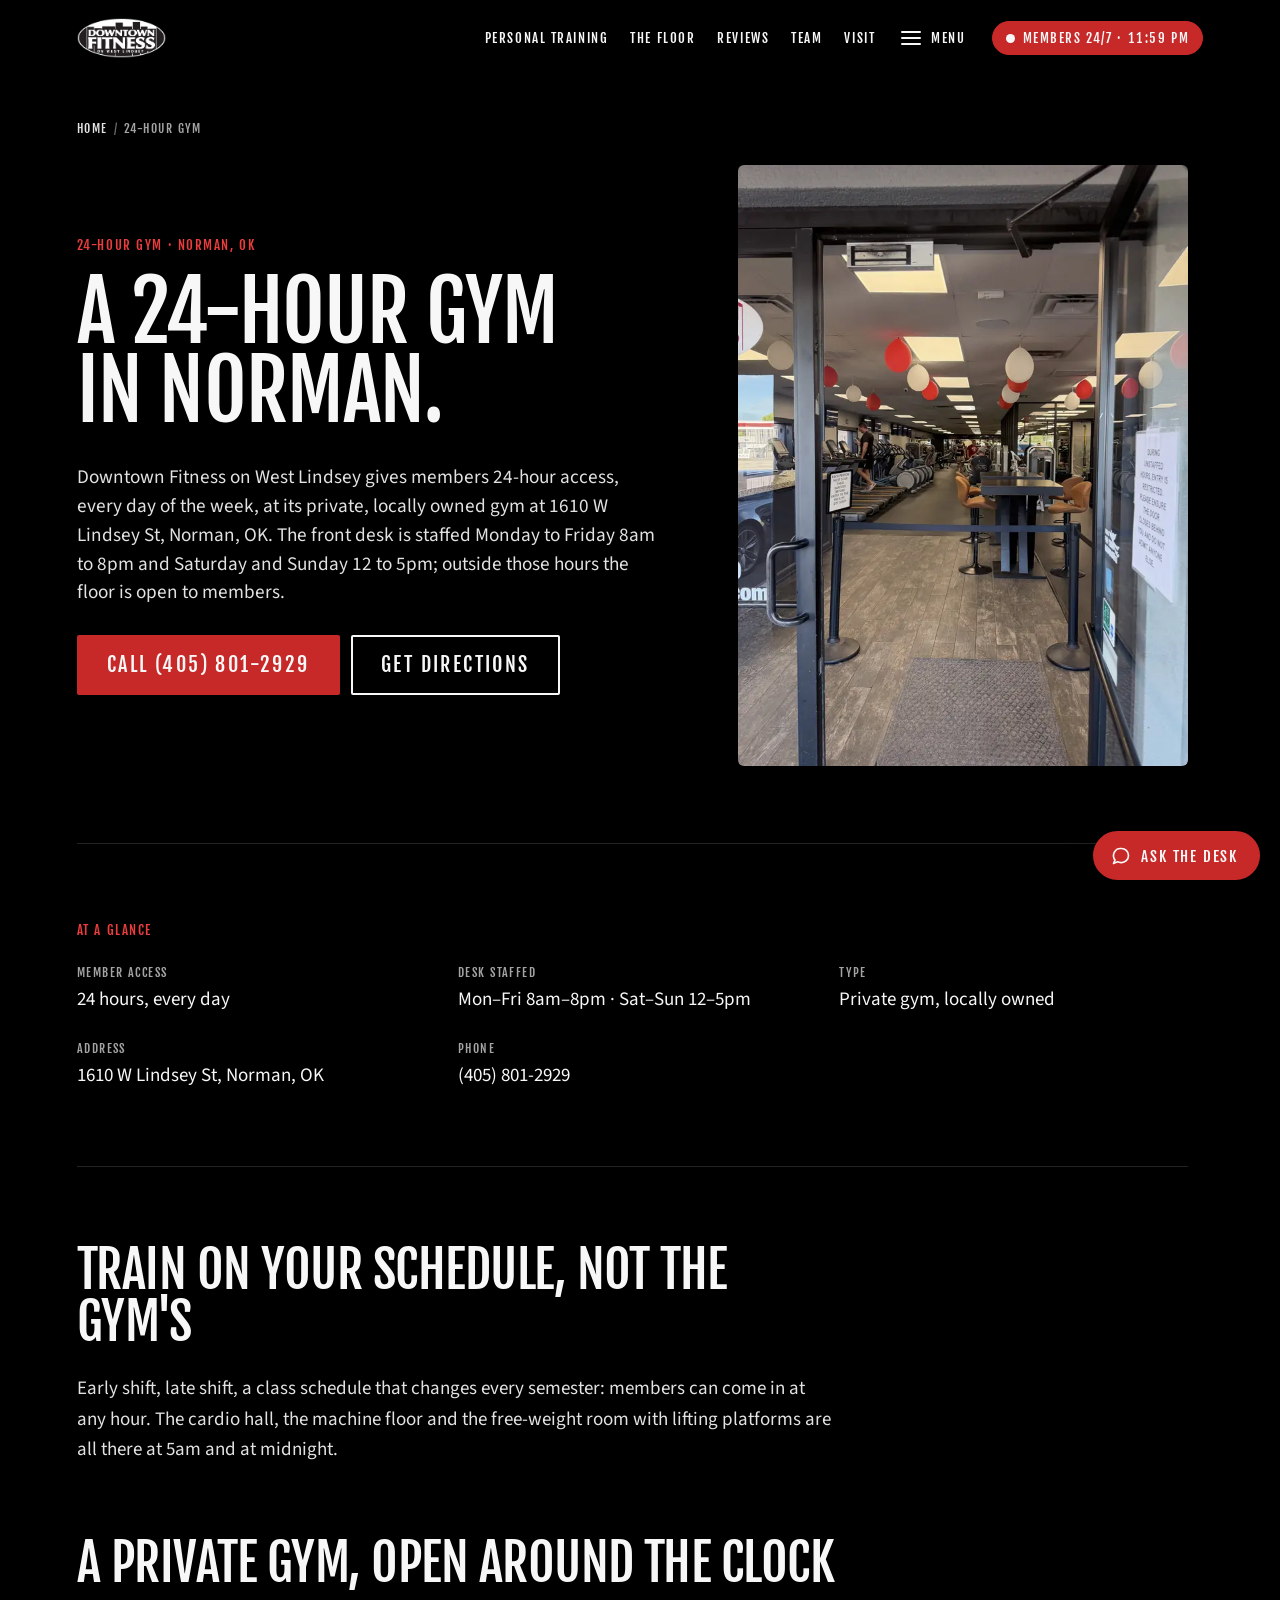
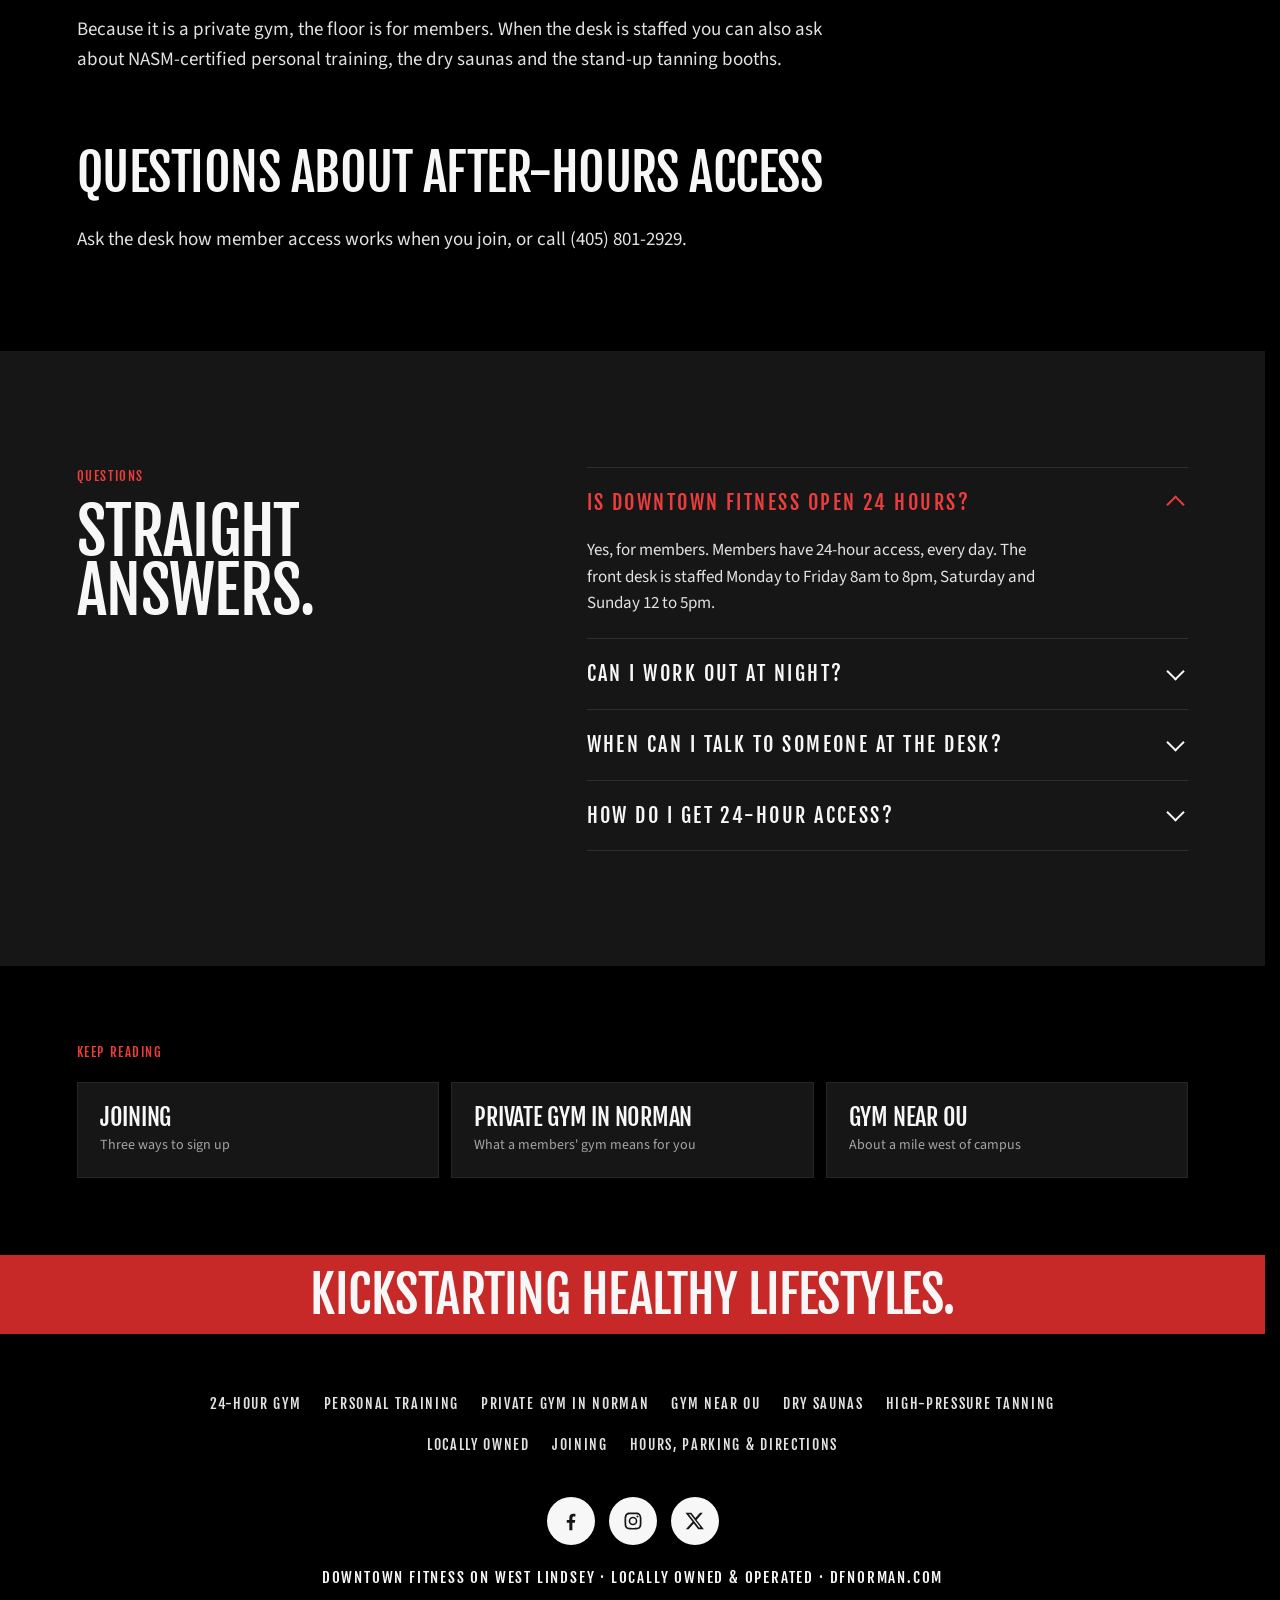
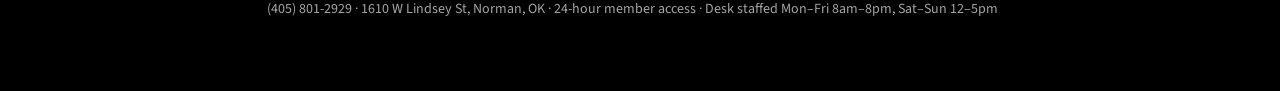
==== commit d3ba8519: "Proofread + visual pass: unverified claims out, titles/descriptions trimmed, US spelling, storefront" ====
--- a/24-hour-gym-norman/index.html
+++ b/24-hour-gym-norman/index.html
@@ -9,7 +9,7 @@
 <meta name="robots" content="index, follow, max-image-preview:large">
 <link rel="canonical" href="https://stationonemain-source.github.io/downtown-fitness/24-hour-gym-norman/">
 <link rel="icon" href="data:image/svg+xml,%3Csvg xmlns='http://www.w3.org/2000/svg' viewBox='0 0 64 64'%3E%3Crect width='64' height='64' rx='8' fill='%23000'/%3E%3Cellipse cx='32' cy='32' rx='27' ry='16' fill='none' stroke='%23F7F7F7' stroke-width='3'/%3E%3Ctext x='32' y='30' font-family='Impact,Haettenschweiler,Arial Narrow,sans-serif' font-size='15' fill='%23F7F7F7' text-anchor='middle'%3EDT%3C/text%3E%3Ctext x='32' y='43' font-family='Impact,Haettenschweiler,Arial Narrow,sans-serif' font-size='15' fill='%23C72828' text-anchor='middle'%3EFIT%3C/text%3E%3C/svg%3E">
-<link rel="apple-touch-icon" href="../img/logo-mark.png?v=20260916d">
+<link rel="apple-touch-icon" href="../img/logo-mark.png?v=20260916f">
 <meta property="og:title" content="24-Hour Gym in Norman, OK · Downtown Fitness on West Lindsey">
 <meta property="og:description" content="A 24-hour private gym in Norman, OK. Members train any hour of any day at 1610 W Lindsey St; the desk is staffed Mon–Fri 8am–8pm and Sat–Sun 12–5pm.">
 <meta property="og:image" content="https://stationonemain-source.github.io/downtown-fitness/img/doorway-1600.webp">
@@ -21,7 +21,7 @@
 <link rel="preconnect" href="https://fonts.googleapis.com">
 <link rel="preconnect" href="https://fonts.gstatic.com" crossorigin>
 <link rel="stylesheet" href="https://fonts.googleapis.com/css2?family=Fjalla+One&family=Source+Sans+Pro:wght@400;600&display=swap">
-<link rel="stylesheet" href="../css/site.css?v=20260916d">
+<link rel="stylesheet" href="../css/site.css?v=20260916f">
 <script type="application/ld+json">
 {
   "@context": "https://schema.org",
@@ -106,7 +106,7 @@
 
 <header class="chrome past" data-zone="in" id="chrome">
   <a class="wordmark" href="../#top" aria-label="Downtown Fitness on West Lindsey — top of page">
-    <img src="../img/logo-mark.png?v=20260916d" width="225" height="101" alt="" decoding="async" fetchpriority="high">
+    <img src="../img/logo-mark.png?v=20260916f" width="225" height="101" alt="" decoding="async" fetchpriority="high">
   </a>
   <nav class="nav" aria-label="Site">
     <a href="../#training">Personal training</a>
@@ -187,7 +187,7 @@
       <p class="pg-lede">Downtown Fitness on West Lindsey gives members 24-hour access, every day of the week, at its private, locally owned gym at 1610 W Lindsey St, Norman, OK. The front desk is staffed Monday to Friday 8am to 8pm and Saturday and Sunday 12 to 5pm; outside those hours the floor is open to members.</p>
       <p class="pg-cta"><a class="btn btn-red btn-xl" href="tel:4058012929" data-track="call_24-hour-gym-norman">Call (405) 801-2929</a><a class="btn btn-outline-cream btn-xl" href="https://www.google.com/maps/dir/?api=1&amp;destination=1610+W+Lindsey+St,+Norman,+OK" rel="noopener" target="_blank">Get directions</a></p>
     </div>
-  <figure class="pg-photo"><img src="../img/doorway-900.webp?v=20260916d" srcset="../img/doorway-900.webp?v=20260916d 900w, ../img/doorway-1600.webp?v=20260916d 1600w" sizes="(max-width: 900px) 100vw, 44vw" width="675" height="900" alt="Looking in from the sidewalk through the propped-open door" decoding="async" fetchpriority="high"></figure>
+  <figure class="pg-photo"><img src="../img/doorway-900.webp?v=20260916f" srcset="../img/doorway-900.webp?v=20260916f 900w, ../img/doorway-1600.webp?v=20260916f 1600w" sizes="(max-width: 900px) 100vw, 44vw" width="675" height="900" alt="Looking in from the sidewalk through the propped-open door" decoding="async" fetchpriority="high"></figure>
   </header>
 
   <section class="pg-facts" aria-labelledby="facts-h">
@@ -205,8 +205,8 @@
     <h2>Train on your schedule, not the gym&#x27;s</h2>
     <p>Early shift, late shift, a class schedule that changes every semester: members can come in at any hour. The cardio hall, the machine floor and the free-weight room with lifting platforms are all there at 5am and at midnight.</p>
     <h2>A private gym, open around the clock</h2>
-    <p>Because it is a private gym, the people on the floor at 2am are members, not walk-ins. When the desk is staffed you can also ask about NASM-certified personal training, the dry saunas and the stand-up tanning booths.</p>
-    <h2>How after-hours access works</h2>
+    <p>Because it is a private gym, the floor is for members. When the desk is staffed you can also ask about NASM-certified personal training, the dry saunas and the stand-up tanning booths.</p>
+    <h2>Questions about after-hours access</h2>
     <p>Ask the desk how member access works when you join, or call (405) 801-2929.</p>
   </section>
 
@@ -286,10 +286,10 @@
 
   <div class="desk-panel" id="desk-panel" role="dialog" aria-label="Ask the desk at Downtown Fitness" hidden>
     <div class="desk-head">
-      <img src="../img/logo-mark.png?v=20260916d" width="225" height="101" alt="Downtown Fitness" class="desk-logo">
+      <img src="../img/logo-mark.png?v=20260916f" width="225" height="101" alt="Downtown Fitness" class="desk-logo">
       <button class="desk-close" type="button" aria-label="Close">&times;</button>
     </div>
-    <p class="desk-sub">An assistant, not a person. A real one is on
+    <p class="desk-sub">An assistant, not a person. To talk to a person, call
       <a href="tel:4058012929">(405) 801-2929</a>.</p>
 
     <div class="desk-log" role="log" aria-live="polite" aria-label="Conversation"></div>
@@ -311,8 +311,8 @@
   </div>
 </aside>
 
-<script defer src="../js/page.js?v=20260916d"></script>
-<script defer src="../js/nav.js?v=20260916d"></script>
-<script defer src="../js/chat.js?v=20260916d"></script>
+<script defer src="../js/page.js?v=20260916f"></script>
+<script defer src="../js/nav.js?v=20260916f"></script>
+<script defer src="../js/chat.js?v=20260916f"></script>
 </body>
 </html>
--- a/css/site.css
+++ b/css/site.css
@@ -981,3 +981,9 @@
 .pg-photo-inline { max-width: 560px; margin: 8px 0 1.4em; }
 .pg-photo-inline img { max-height: none; }
 @media (min-width: 769px) { .badges li { font-size: clamp(12px, 1vw, 15px); } .badges li + li::before { margin: 0 clamp(10px, 1vw, 16px); } }
+
+/* visual pass 2026-09-16 */
+.facts-solo b { margin-left: 0; }
+.train p.train-more { margin: 18px 0 0; }
+.pg-body h2 { line-height: 1.02; }
+.pg-hero h1 { line-height: .96; }
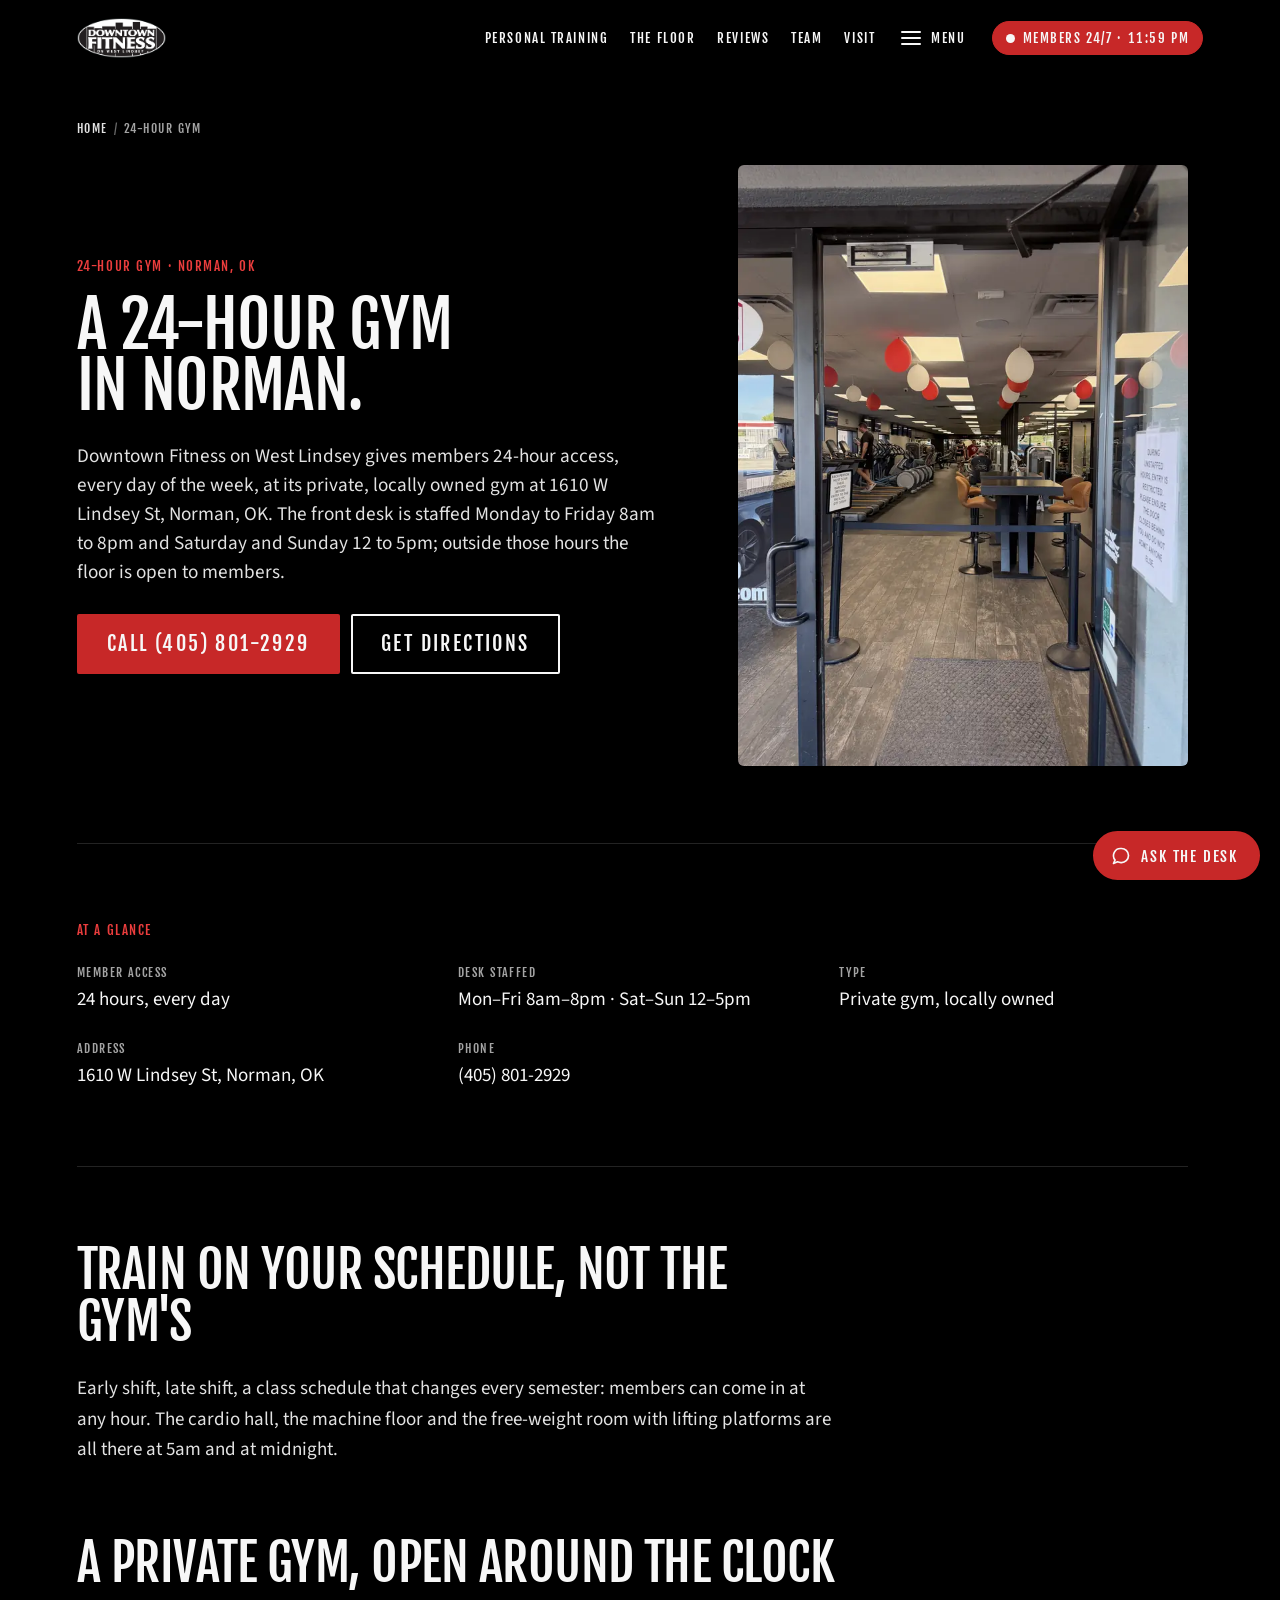
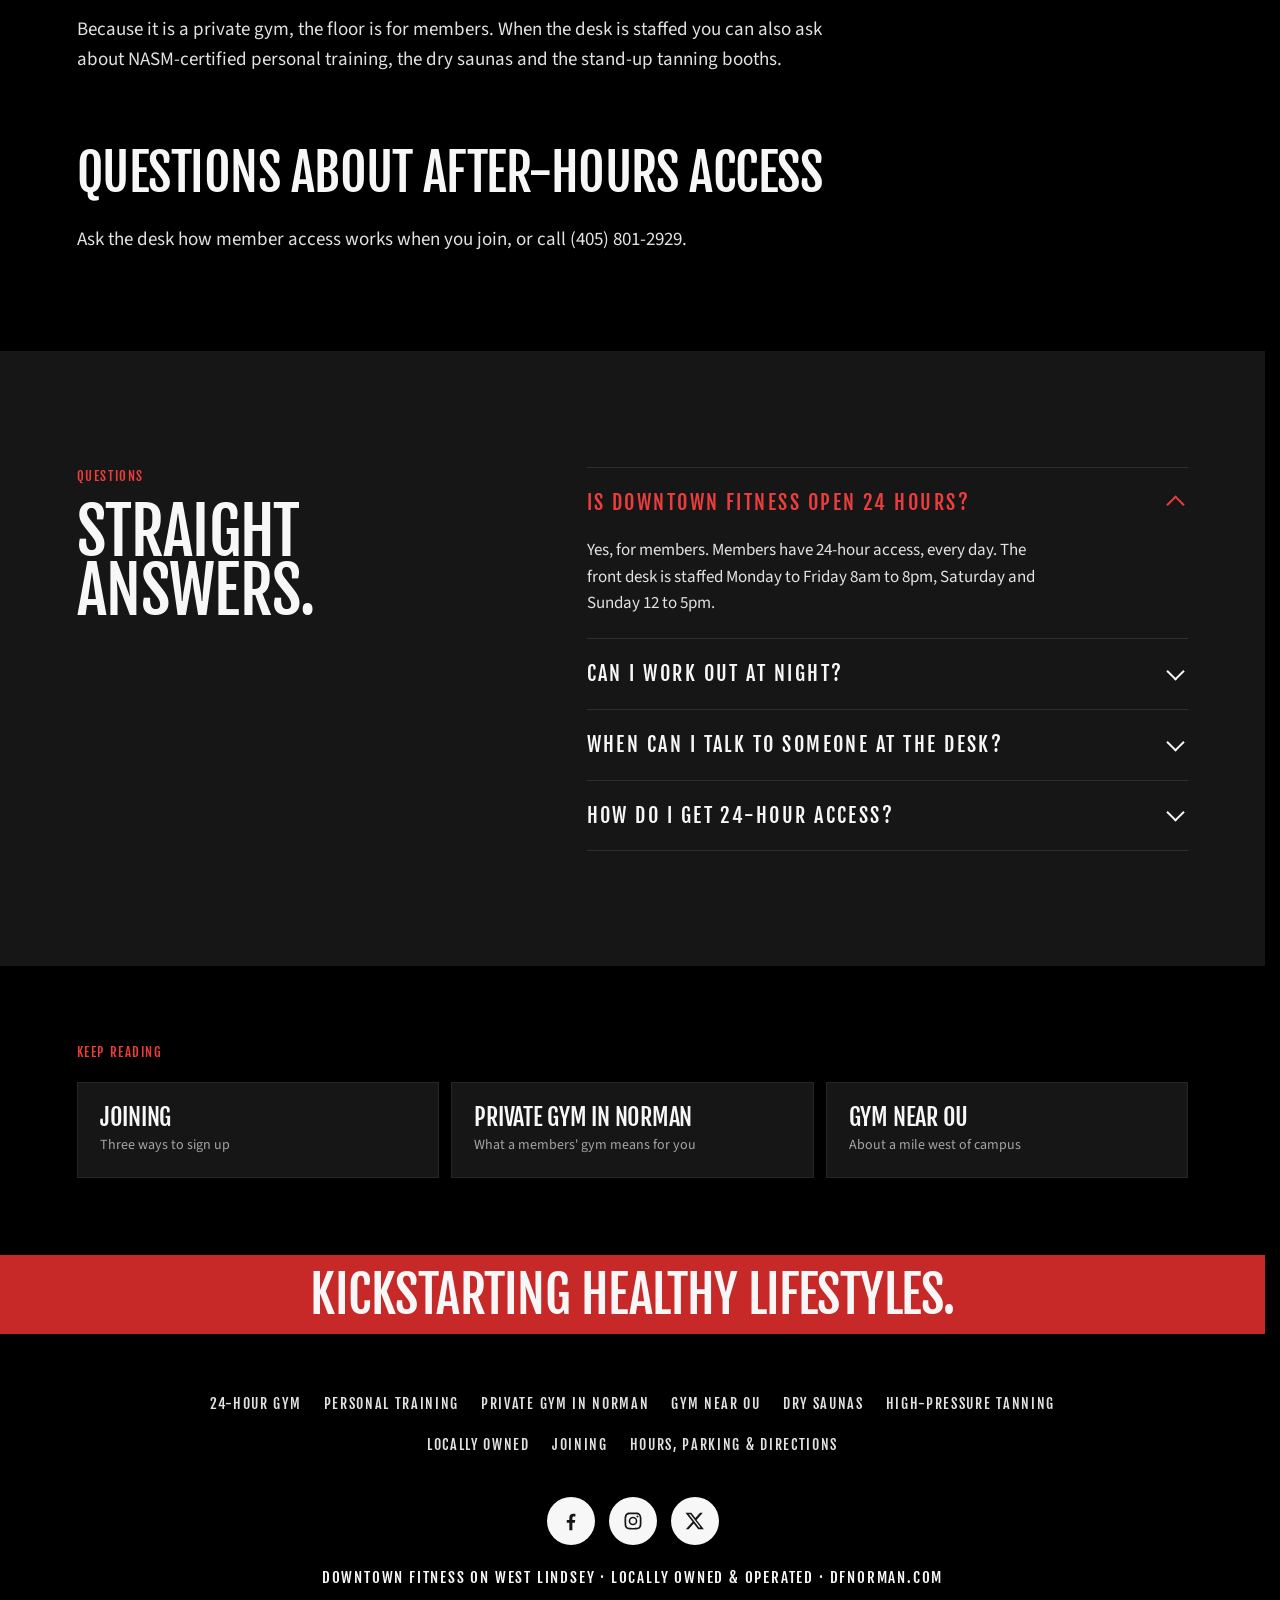
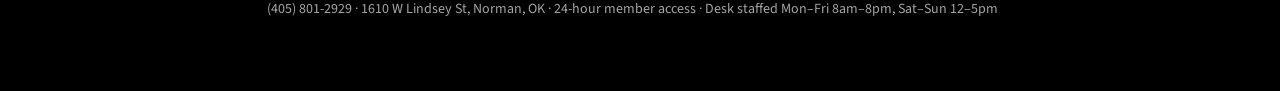
==== commit dc6ed5a6: "Dry saunas are included with membership Co-Authored-By: Claude Opus 5 <noreply@anthropic.com>" ====
--- a/24-hour-gym-norman/index.html
+++ b/24-hour-gym-norman/index.html
@@ -9,7 +9,7 @@
 <meta name="robots" content="index, follow, max-image-preview:large">
 <link rel="canonical" href="https://stationonemain-source.github.io/downtown-fitness/24-hour-gym-norman/">
 <link rel="icon" href="data:image/svg+xml,%3Csvg xmlns='http://www.w3.org/2000/svg' viewBox='0 0 64 64'%3E%3Crect width='64' height='64' rx='8' fill='%23000'/%3E%3Cellipse cx='32' cy='32' rx='27' ry='16' fill='none' stroke='%23F7F7F7' stroke-width='3'/%3E%3Ctext x='32' y='30' font-family='Impact,Haettenschweiler,Arial Narrow,sans-serif' font-size='15' fill='%23F7F7F7' text-anchor='middle'%3EDT%3C/text%3E%3Ctext x='32' y='43' font-family='Impact,Haettenschweiler,Arial Narrow,sans-serif' font-size='15' fill='%23C72828' text-anchor='middle'%3EFIT%3C/text%3E%3C/svg%3E">
-<link rel="apple-touch-icon" href="../img/logo-mark.png?v=20260916f">
+<link rel="apple-touch-icon" href="../img/logo-mark.png?v=20260916h">
 <meta property="og:title" content="24-Hour Gym in Norman, OK · Downtown Fitness on West Lindsey">
 <meta property="og:description" content="A 24-hour private gym in Norman, OK. Members train any hour of any day at 1610 W Lindsey St; the desk is staffed Mon–Fri 8am–8pm and Sat–Sun 12–5pm.">
 <meta property="og:image" content="https://stationonemain-source.github.io/downtown-fitness/img/doorway-1600.webp">
@@ -21,7 +21,7 @@
 <link rel="preconnect" href="https://fonts.googleapis.com">
 <link rel="preconnect" href="https://fonts.gstatic.com" crossorigin>
 <link rel="stylesheet" href="https://fonts.googleapis.com/css2?family=Fjalla+One&family=Source+Sans+Pro:wght@400;600&display=swap">
-<link rel="stylesheet" href="../css/site.css?v=20260916f">
+<link rel="stylesheet" href="../css/site.css?v=20260916h">
 <script type="application/ld+json">
 {
   "@context": "https://schema.org",
@@ -106,7 +106,7 @@
 
 <header class="chrome past" data-zone="in" id="chrome">
   <a class="wordmark" href="../#top" aria-label="Downtown Fitness on West Lindsey — top of page">
-    <img src="../img/logo-mark.png?v=20260916f" width="225" height="101" alt="" decoding="async" fetchpriority="high">
+    <img src="../img/logo-mark.png?v=20260916h" width="225" height="101" alt="" decoding="async" fetchpriority="high">
   </a>
   <nav class="nav" aria-label="Site">
     <a href="../#training">Personal training</a>
@@ -187,7 +187,7 @@
       <p class="pg-lede">Downtown Fitness on West Lindsey gives members 24-hour access, every day of the week, at its private, locally owned gym at 1610 W Lindsey St, Norman, OK. The front desk is staffed Monday to Friday 8am to 8pm and Saturday and Sunday 12 to 5pm; outside those hours the floor is open to members.</p>
       <p class="pg-cta"><a class="btn btn-red btn-xl" href="tel:4058012929" data-track="call_24-hour-gym-norman">Call (405) 801-2929</a><a class="btn btn-outline-cream btn-xl" href="https://www.google.com/maps/dir/?api=1&amp;destination=1610+W+Lindsey+St,+Norman,+OK" rel="noopener" target="_blank">Get directions</a></p>
     </div>
-  <figure class="pg-photo"><img src="../img/doorway-900.webp?v=20260916f" srcset="../img/doorway-900.webp?v=20260916f 900w, ../img/doorway-1600.webp?v=20260916f 1600w" sizes="(max-width: 900px) 100vw, 44vw" width="675" height="900" alt="Looking in from the sidewalk through the propped-open door" decoding="async" fetchpriority="high"></figure>
+  <figure class="pg-photo"><img src="../img/doorway-900.webp?v=20260916h" srcset="../img/doorway-900.webp?v=20260916h 900w, ../img/doorway-1600.webp?v=20260916h 1600w" sizes="(max-width: 900px) 100vw, 44vw" width="675" height="900" alt="Looking in from the sidewalk through the propped-open door" decoding="async" fetchpriority="high"></figure>
   </header>
 
   <section class="pg-facts" aria-labelledby="facts-h">
@@ -286,7 +286,7 @@
 
   <div class="desk-panel" id="desk-panel" role="dialog" aria-label="Ask the desk at Downtown Fitness" hidden>
     <div class="desk-head">
-      <img src="../img/logo-mark.png?v=20260916f" width="225" height="101" alt="Downtown Fitness" class="desk-logo">
+      <img src="../img/logo-mark.png?v=20260916h" width="225" height="101" alt="Downtown Fitness" class="desk-logo">
       <button class="desk-close" type="button" aria-label="Close">&times;</button>
     </div>
     <p class="desk-sub">An assistant, not a person. To talk to a person, call
@@ -311,8 +311,8 @@
   </div>
 </aside>
 
-<script defer src="../js/page.js?v=20260916f"></script>
-<script defer src="../js/nav.js?v=20260916f"></script>
-<script defer src="../js/chat.js?v=20260916f"></script>
+<script defer src="../js/page.js?v=20260916h"></script>
+<script defer src="../js/nav.js?v=20260916h"></script>
+<script defer src="../js/chat.js?v=20260916h"></script>
 </body>
 </html>
--- a/css/site.css
+++ b/css/site.css
@@ -987,3 +987,11 @@
 .train p.train-more { margin: 18px 0 0; }
 .pg-body h2 { line-height: 1.02; }
 .pg-hero h1 { line-height: .96; }
+
+summary.by-pointer:focus-visible { outline: none; }
+
+/* subpage H1: long words ("NATIONALLY CERTIFIED", "HIGH-PRESSURE") ran off the edge between ~700
+   and ~1000px. Size to the column, never past it. */
+.pg-hero h1 { font-size: clamp(34px, 5vw, 92px); overflow-wrap: break-word; }
+@media (max-width: 900px) { .pg-hero h1 { font-size: 8.4vw; } }
+@media (max-width: 768px) { .pg-hero h1 { font-size: 9.6vw; } }
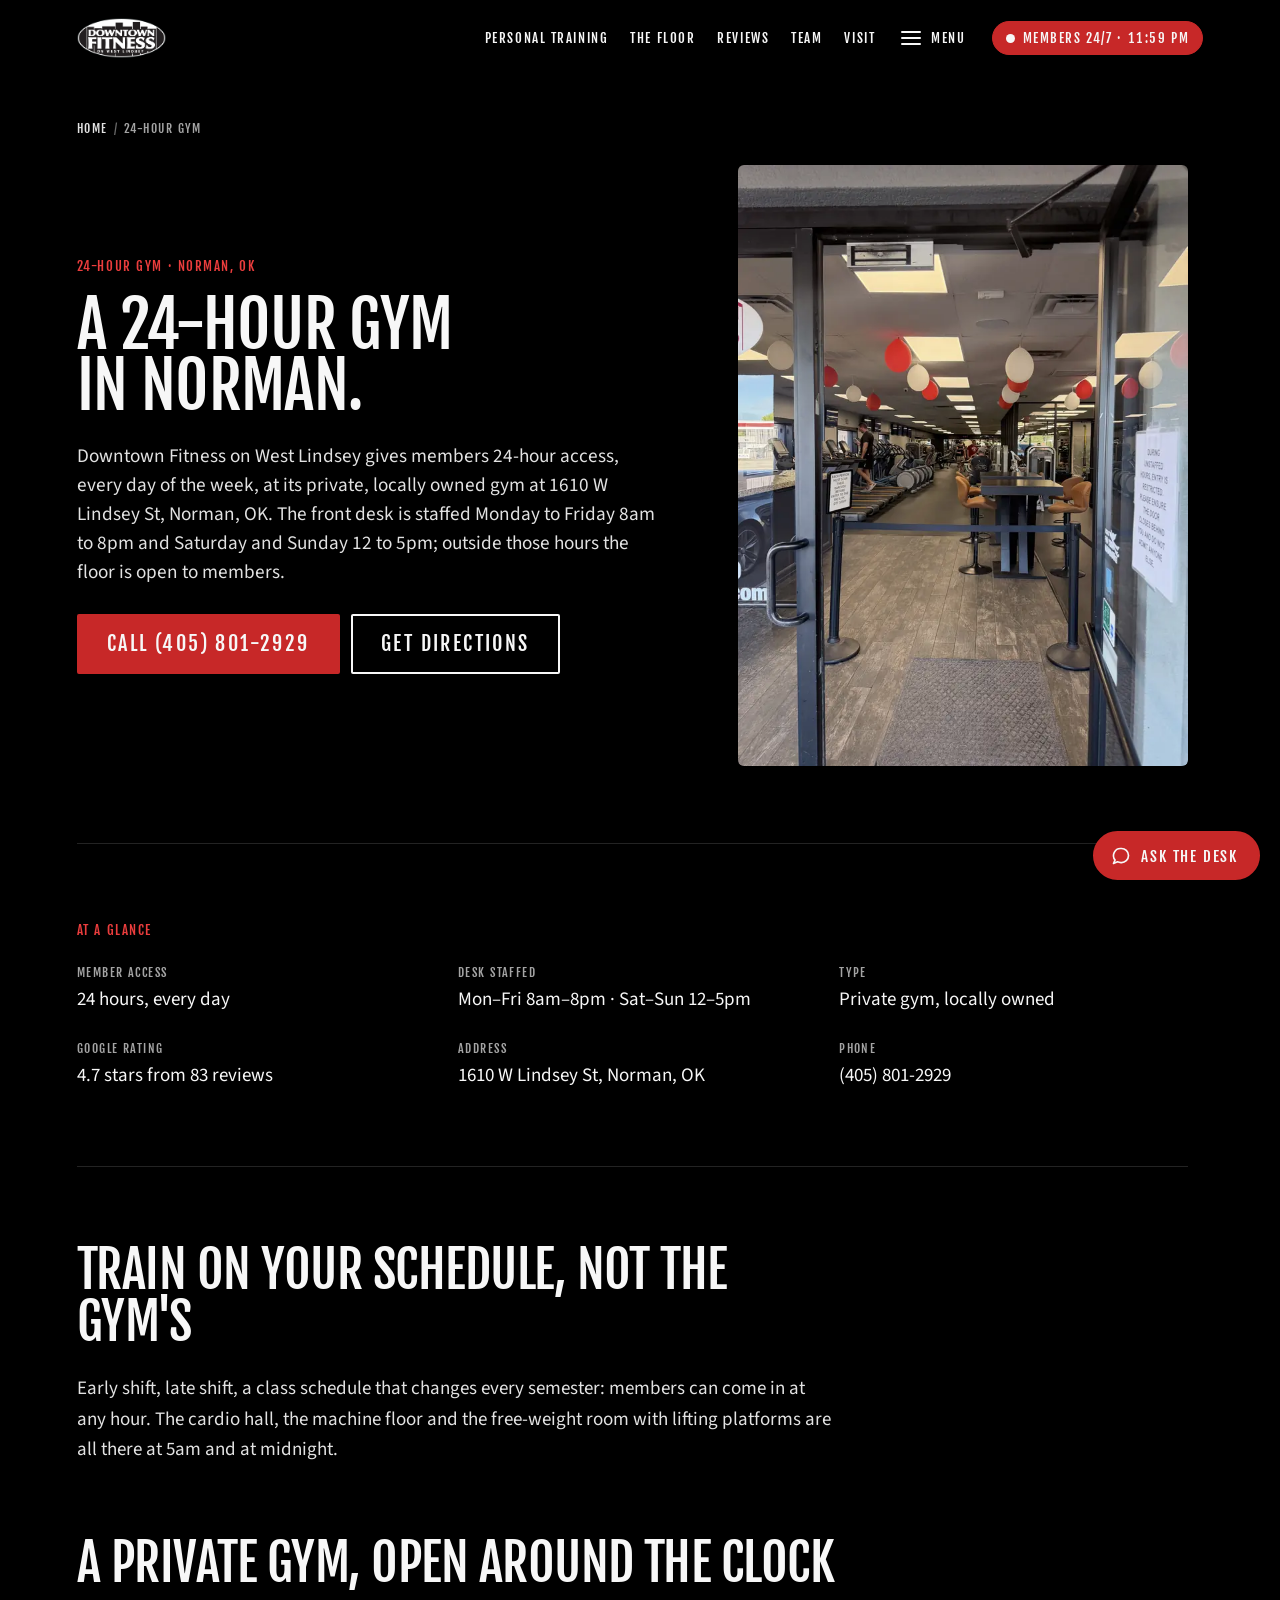
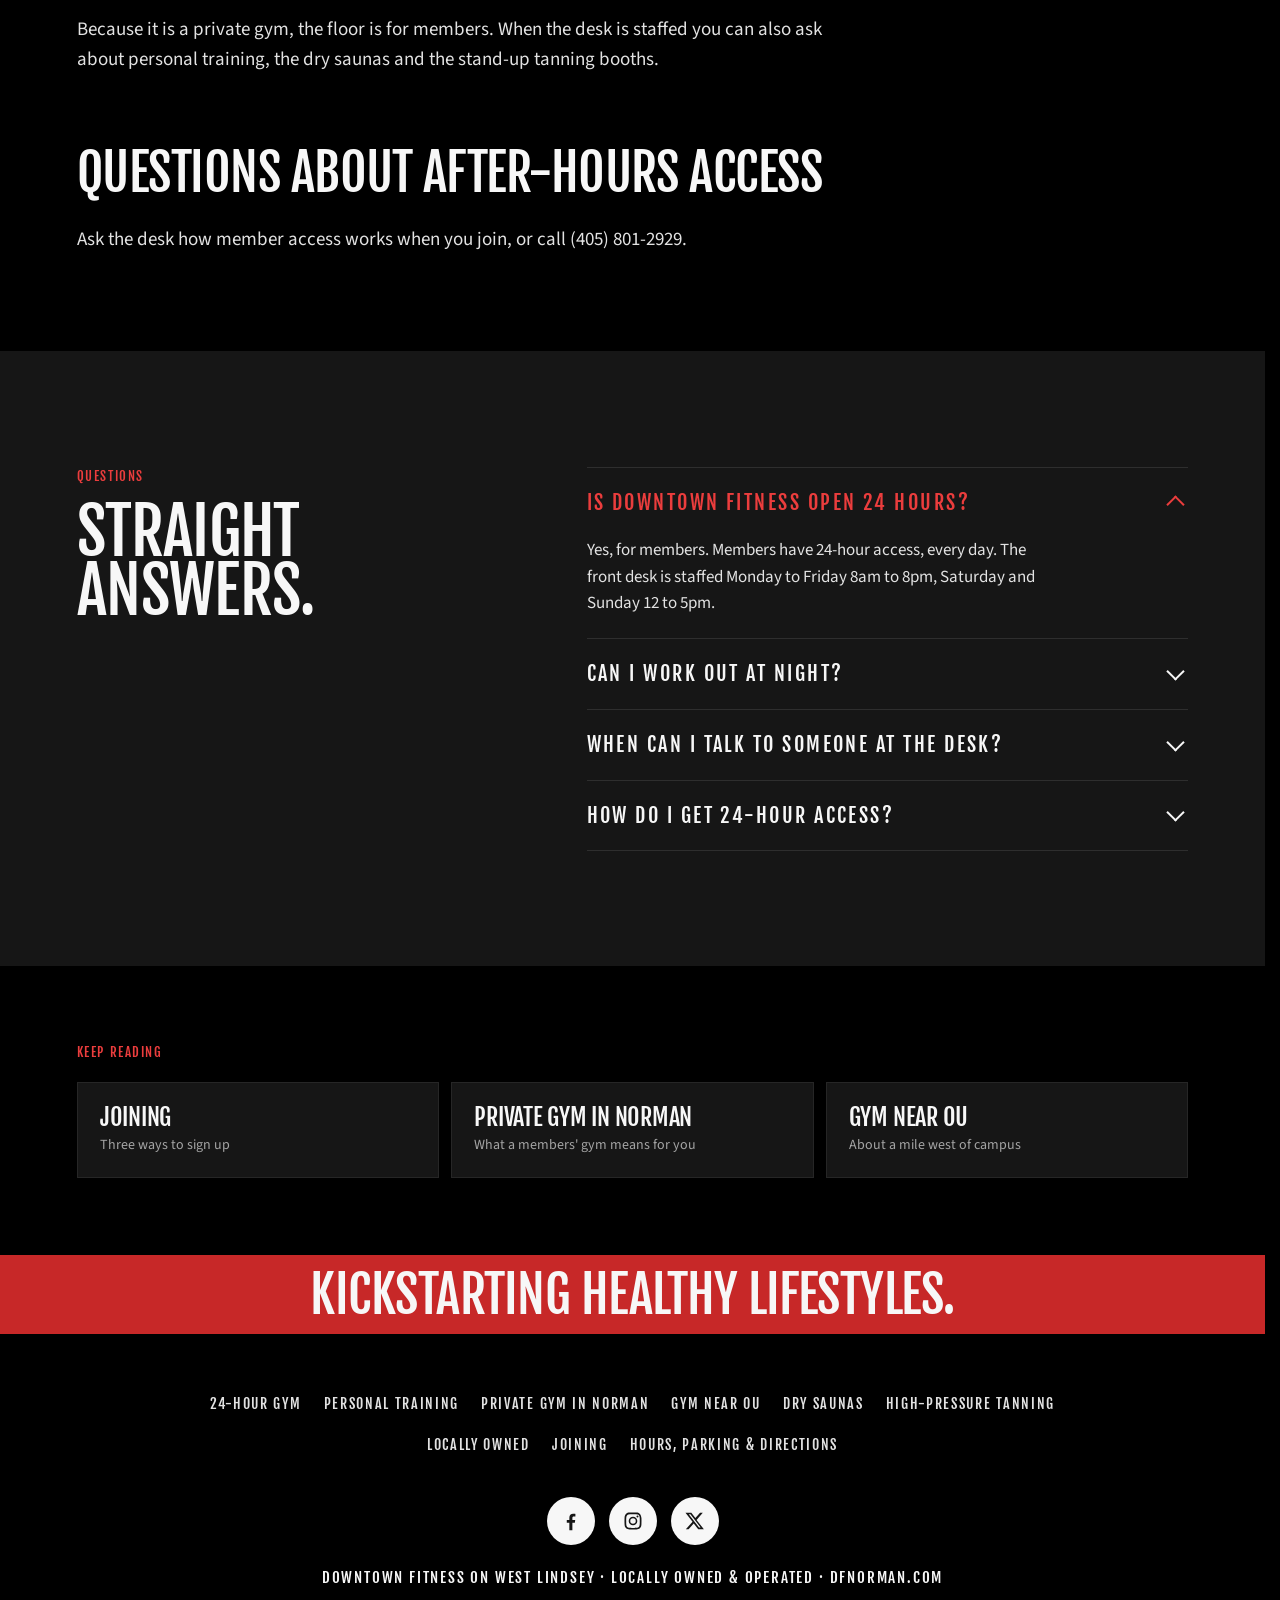
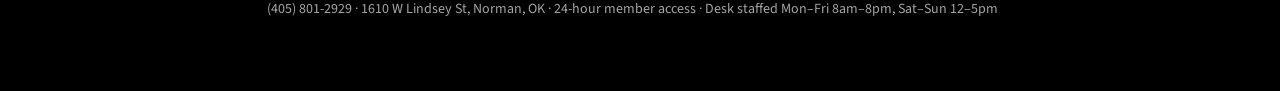
==== commit 1053ae85: "No certification claims anywhere, saunas in the locker rooms, level at-a-glance rows Circle's pass o" ====
--- a/24-hour-gym-norman/index.html
+++ b/24-hour-gym-norman/index.html
@@ -9,7 +9,7 @@
 <meta name="robots" content="index, follow, max-image-preview:large">
 <link rel="canonical" href="https://stationonemain-source.github.io/downtown-fitness/24-hour-gym-norman/">
 <link rel="icon" href="data:image/svg+xml,%3Csvg xmlns='http://www.w3.org/2000/svg' viewBox='0 0 64 64'%3E%3Crect width='64' height='64' rx='8' fill='%23000'/%3E%3Cellipse cx='32' cy='32' rx='27' ry='16' fill='none' stroke='%23F7F7F7' stroke-width='3'/%3E%3Ctext x='32' y='30' font-family='Impact,Haettenschweiler,Arial Narrow,sans-serif' font-size='15' fill='%23F7F7F7' text-anchor='middle'%3EDT%3C/text%3E%3Ctext x='32' y='43' font-family='Impact,Haettenschweiler,Arial Narrow,sans-serif' font-size='15' fill='%23C72828' text-anchor='middle'%3EFIT%3C/text%3E%3C/svg%3E">
-<link rel="apple-touch-icon" href="../img/logo-mark.png?v=20260916h">
+<link rel="apple-touch-icon" href="../img/logo-mark.png?v=20260917a">
 <meta property="og:title" content="24-Hour Gym in Norman, OK · Downtown Fitness on West Lindsey">
 <meta property="og:description" content="A 24-hour private gym in Norman, OK. Members train any hour of any day at 1610 W Lindsey St; the desk is staffed Mon–Fri 8am–8pm and Sat–Sun 12–5pm.">
 <meta property="og:image" content="https://stationonemain-source.github.io/downtown-fitness/img/doorway-1600.webp">
@@ -21,7 +21,7 @@
 <link rel="preconnect" href="https://fonts.googleapis.com">
 <link rel="preconnect" href="https://fonts.gstatic.com" crossorigin>
 <link rel="stylesheet" href="https://fonts.googleapis.com/css2?family=Fjalla+One&family=Source+Sans+Pro:wght@400;600&display=swap">
-<link rel="stylesheet" href="../css/site.css?v=20260916h">
+<link rel="stylesheet" href="../css/site.css?v=20260917a">
 <script type="application/ld+json">
 {
   "@context": "https://schema.org",
@@ -106,7 +106,7 @@
 
 <header class="chrome past" data-zone="in" id="chrome">
   <a class="wordmark" href="../#top" aria-label="Downtown Fitness on West Lindsey — top of page">
-    <img src="../img/logo-mark.png?v=20260916h" width="225" height="101" alt="" decoding="async" fetchpriority="high">
+    <img src="../img/logo-mark.png?v=20260917a" width="225" height="101" alt="" decoding="async" fetchpriority="high">
   </a>
   <nav class="nav" aria-label="Site">
     <a href="../#training">Personal training</a>
@@ -187,7 +187,7 @@
       <p class="pg-lede">Downtown Fitness on West Lindsey gives members 24-hour access, every day of the week, at its private, locally owned gym at 1610 W Lindsey St, Norman, OK. The front desk is staffed Monday to Friday 8am to 8pm and Saturday and Sunday 12 to 5pm; outside those hours the floor is open to members.</p>
       <p class="pg-cta"><a class="btn btn-red btn-xl" href="tel:4058012929" data-track="call_24-hour-gym-norman">Call (405) 801-2929</a><a class="btn btn-outline-cream btn-xl" href="https://www.google.com/maps/dir/?api=1&amp;destination=1610+W+Lindsey+St,+Norman,+OK" rel="noopener" target="_blank">Get directions</a></p>
     </div>
-  <figure class="pg-photo"><img src="../img/doorway-900.webp?v=20260916h" srcset="../img/doorway-900.webp?v=20260916h 900w, ../img/doorway-1600.webp?v=20260916h 1600w" sizes="(max-width: 900px) 100vw, 44vw" width="675" height="900" alt="Looking in from the sidewalk through the propped-open door" decoding="async" fetchpriority="high"></figure>
+  <figure class="pg-photo"><img src="../img/doorway-900.webp?v=20260917a" srcset="../img/doorway-900.webp?v=20260917a 900w, ../img/doorway-1600.webp?v=20260917a 1600w" sizes="(max-width: 900px) 100vw, 44vw" width="675" height="900" alt="Looking in from the sidewalk through the propped-open door" decoding="async" fetchpriority="high"></figure>
   </header>
 
   <section class="pg-facts" aria-labelledby="facts-h">
@@ -196,6 +196,7 @@
       <div><dt>Member access</dt><dd>24 hours, every day</dd></div>
       <div><dt>Desk staffed</dt><dd>Mon–Fri 8am–8pm · Sat–Sun 12–5pm</dd></div>
       <div><dt>Type</dt><dd>Private gym, locally owned</dd></div>
+      <div><dt>Google rating</dt><dd>4.7 stars from 83 reviews</dd></div>
       <div><dt>Address</dt><dd>1610 W Lindsey St, Norman, OK</dd></div>
       <div><dt>Phone</dt><dd>(405) 801-2929</dd></div>
     </dl>
@@ -205,7 +206,7 @@
     <h2>Train on your schedule, not the gym&#x27;s</h2>
     <p>Early shift, late shift, a class schedule that changes every semester: members can come in at any hour. The cardio hall, the machine floor and the free-weight room with lifting platforms are all there at 5am and at midnight.</p>
     <h2>A private gym, open around the clock</h2>
-    <p>Because it is a private gym, the floor is for members. When the desk is staffed you can also ask about NASM-certified personal training, the dry saunas and the stand-up tanning booths.</p>
+    <p>Because it is a private gym, the floor is for members. When the desk is staffed you can also ask about personal training, the dry saunas and the stand-up tanning booths.</p>
     <h2>Questions about after-hours access</h2>
     <p>Ask the desk how member access works when you join, or call (405) 801-2929.</p>
   </section>
@@ -286,7 +287,7 @@
 
   <div class="desk-panel" id="desk-panel" role="dialog" aria-label="Ask the desk at Downtown Fitness" hidden>
     <div class="desk-head">
-      <img src="../img/logo-mark.png?v=20260916h" width="225" height="101" alt="Downtown Fitness" class="desk-logo">
+      <img src="../img/logo-mark.png?v=20260917a" width="225" height="101" alt="Downtown Fitness" class="desk-logo">
       <button class="desk-close" type="button" aria-label="Close">&times;</button>
     </div>
     <p class="desk-sub">An assistant, not a person. To talk to a person, call
@@ -311,8 +312,8 @@
   </div>
 </aside>
 
-<script defer src="../js/page.js?v=20260916h"></script>
-<script defer src="../js/nav.js?v=20260916h"></script>
-<script defer src="../js/chat.js?v=20260916h"></script>
+<script defer src="../js/page.js?v=20260917a"></script>
+<script defer src="../js/nav.js?v=20260917a"></script>
+<script defer src="../js/chat.js?v=20260917a"></script>
 </body>
 </html>
--- a/css/site.css
+++ b/css/site.css
@@ -941,6 +941,7 @@
 .pg-facts h2.kicker { margin-bottom: 24px; }
 .pg-facts .facts { grid-template-columns: repeat(3, minmax(0, 1fr)); max-width: none; margin: 0; }
 .pg-facts .facts dd { font-size: 19px; }
+.pg-facts .facts .js-only { grid-column: 1 / -1; border-top: 1px solid #232323; padding-top: 20px; }
 .pg-map { margin-top: 36px; min-height: 320px; background: var(--ink); }
 .pg-map iframe { width: 100%; min-height: 320px; border: 0; display: block; filter: grayscale(1) contrast(1.05); }
 .pg-body { padding: clamp(48px, 6vw, 88px) 0; max-width: 760px; }
